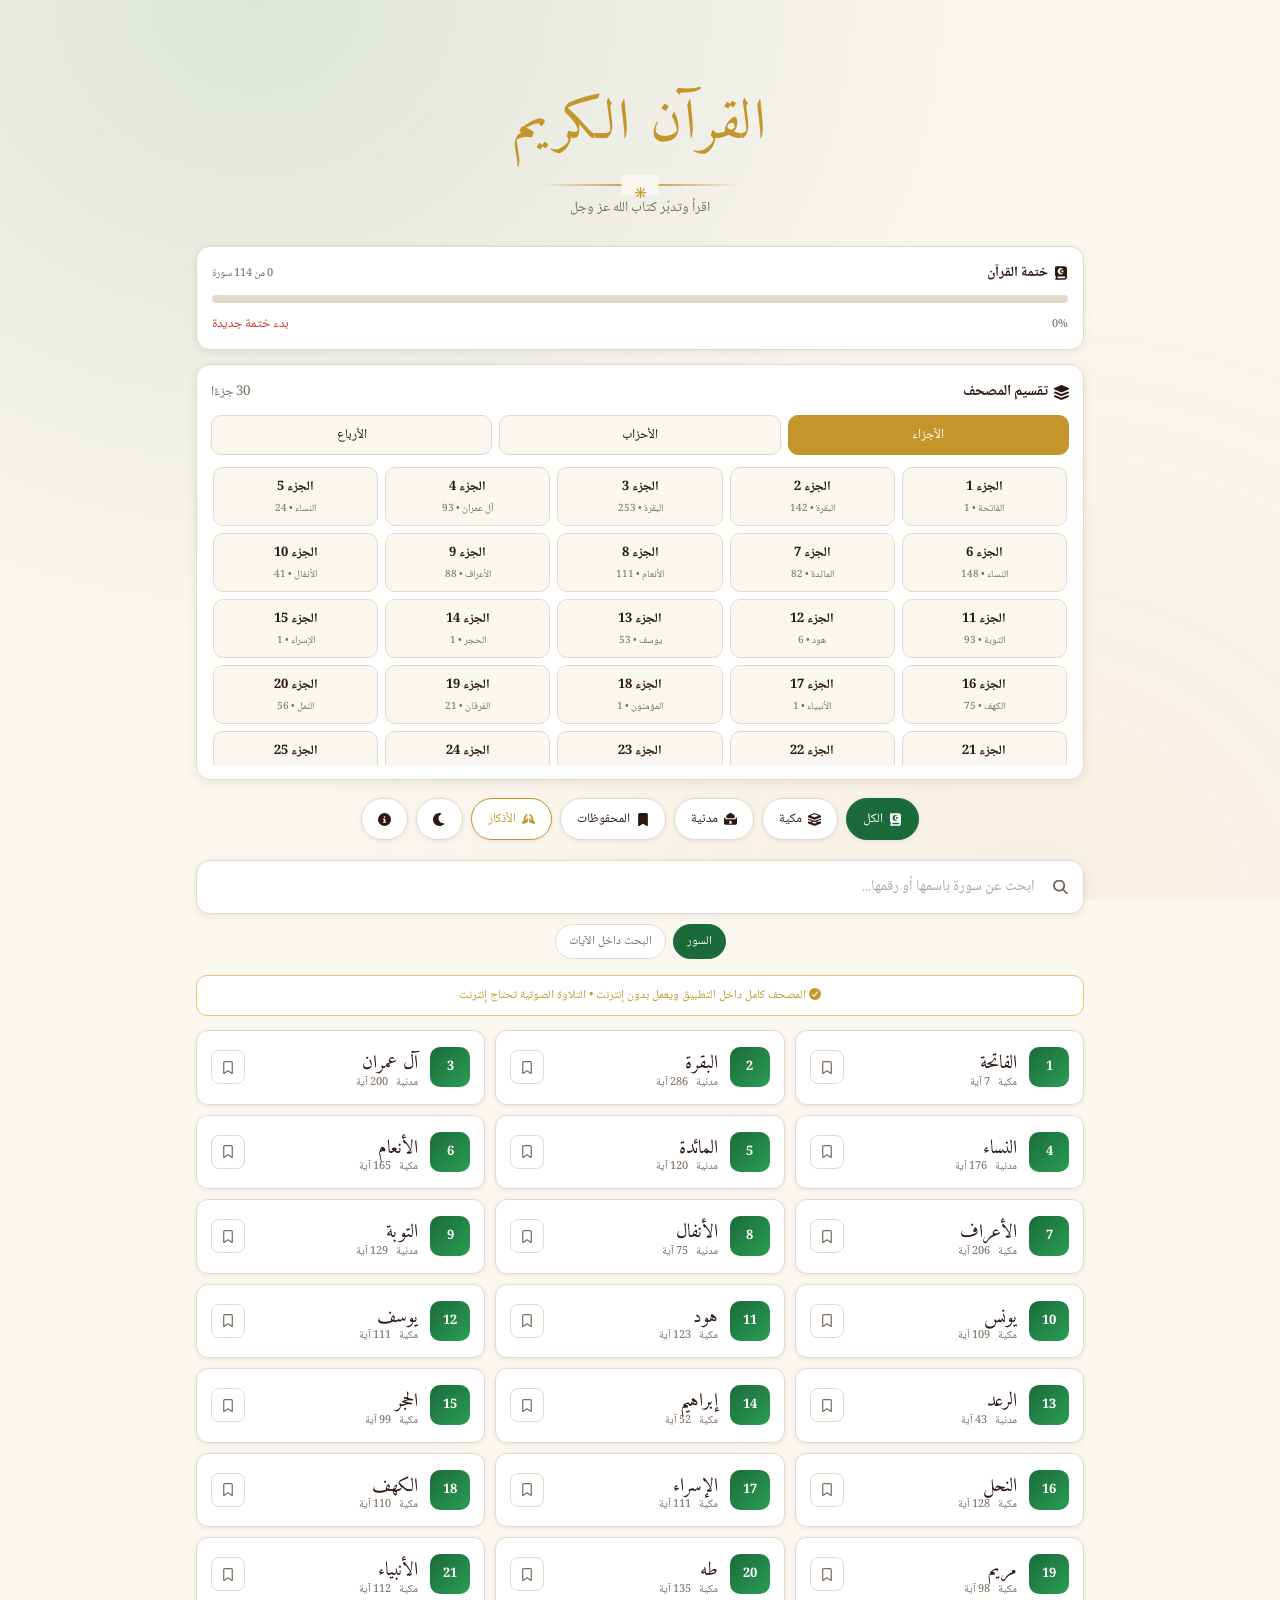
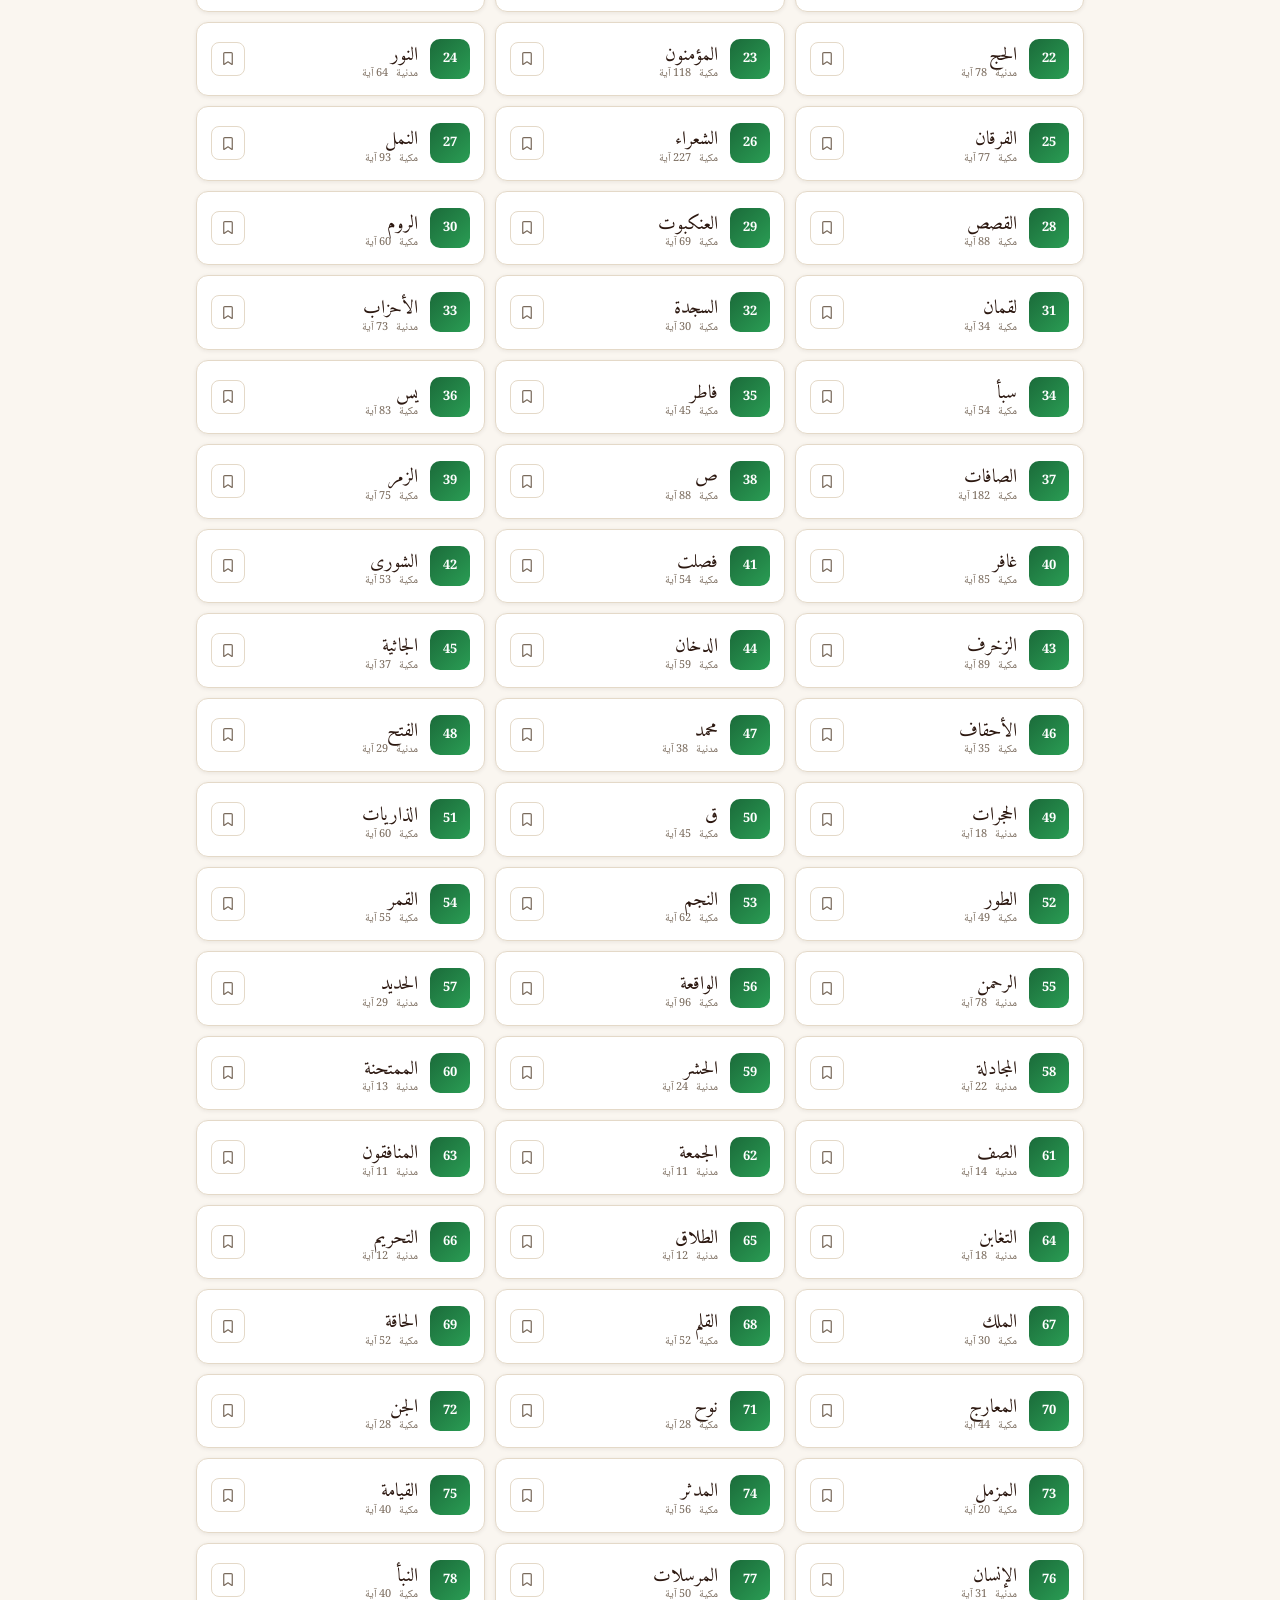
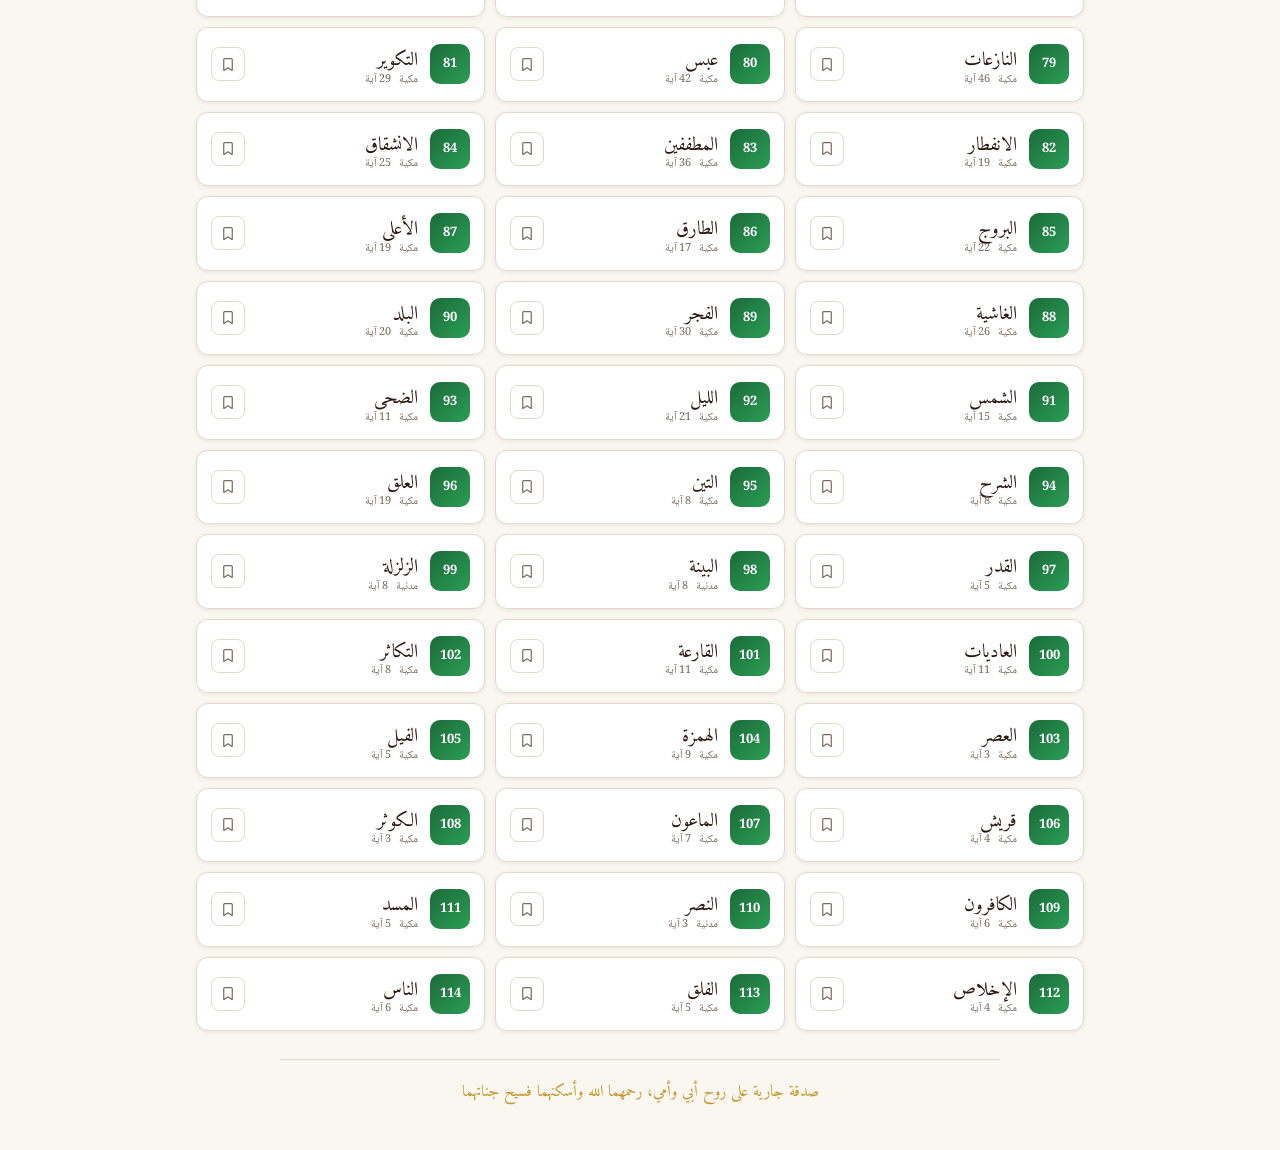
==== index.html @ 913ca3cd "تطبيق القرآن الكريم - ختمة: الإصدار الأول (v20) المصحف كامل داخل التطبيق، إصلاح الأجزاء، الأحزاب وال" ====
<!DOCTYPE html>
<html lang="ar" dir="rtl">
<head>
    <meta charset="UTF-8">
    <meta name="viewport" content="width=device-width, initial-scale=1.0, viewport-fit=cover">
    <meta name="theme-color" content="#1B6B3A">
    <meta name="description" content="مصحف كامل يعمل بدون إنترنت، مع التلاوة والختمة والأجزاء والأذكار. مجاني وبدون إعلانات.">
    <meta name="apple-mobile-web-app-capable" content="yes">
    <title>القرآن الكريم</title>
    <link rel="manifest" href="manifest.webmanifest">
    <link rel="icon" type="image/png" sizes="192x192" href="icons/icon-192.png">
    <link rel="apple-touch-icon" href="icons/icon-192.png">
    <link rel="stylesheet" href="icons.css">
    <style>
        @font-face{font-family:'Amiri Quran';src:url('fonts/AmiriQuran-Regular.ttf') format('truetype');font-display:swap}
        @font-face{font-family:'Noto Naskh Arabic';src:url('fonts/NotoNaskhArabic.ttf') format('truetype');font-weight:400 700;font-display:swap}
        :root{
            --bg:#FAF6F0;--bg2:#F0E8DA;--fg:#2C1810;--fg2:#7A6B5D;
            --ac:#1B6B3A;--ac2:#2A9D54;--acg:rgba(27,107,58,.12);
            --gd:#C4952A;--gd2:#E8C56D;--cd:#FFFFFF;--cd2:#FFFDF8;
            --bd:#E4D9C8;--sh:rgba(44,24,16,.08);--sh2:rgba(44,24,16,.15);
            --vhl:rgba(196,149,42,.12);--tbg:#2C1810;--tfg:#FAF6F0;
            --orn:#C4952A;--ok:#27AE60;--err:#C0392B;--fs:24px;--lh:2.4;
        }
        [data-theme="dark"]{
            --bg:#0D1A12;--bg2:#081210;--fg:#E8E0D4;--fg2:#9A8B7D;
            --ac:#3DBB6A;--ac2:#5ED88A;--acg:rgba(61,187,106,.12);
            --gd:#E8C56D;--gd2:#F0D98A;--cd:#142820;--cd2:#1A3328;
            --bd:#2A4035;--sh:rgba(0,0,0,.25);--sh2:rgba(0,0,0,.4);
            --vhl:rgba(232,197,109,.08);--tbg:#E8E0D4;--tfg:#0D1A12;
            --orn:#E8C56D;--ok:#2ECC71;--err:#E74C3C;
        }
        *{margin:0;padding:0;box-sizing:border-box}
        body{font-family:'Noto Naskh Arabic',serif;background:var(--bg);color:var(--fg);
             min-height:100vh;transition:background .4s,color .4s;overflow-x:hidden;-webkit-tap-highlight-color:transparent}
        body::before{content:'';position:fixed;inset:0;
            background:radial-gradient(ellipse at 20% 0%,var(--acg) 0%,transparent 50%),
            radial-gradient(ellipse at 80% 100%,rgba(196,149,42,.06) 0%,transparent 50%);pointer-events:none;z-index:0}
        .app{position:relative;z-index:1;max-width:920px;margin:0 auto;padding:0 16px 20px}
        .hidden{display:none!important}

        header{text-align:center;padding:36px 0 16px}
        .orn{width:200px;height:2px;margin:10px auto;background:linear-gradient(90deg,transparent,var(--orn),transparent);position:relative}
        .orn::before{content:'۞';position:absolute;top:50%;left:50%;transform:translate(-50%,-52%);color:var(--orn);font-size:20px;line-height:1;background:var(--bg);padding:0 12px;font-family:'Amiri Quran',serif}
        h1{font-family:'Amiri Quran',serif;font-size:clamp(34px,7vw,56px);font-weight:400;color:var(--gd);letter-spacing:2px}
        .sub{color:var(--fg2);font-size:14px;margin-top:6px}

        .ctrls{display:flex;justify-content:center;gap:8px;margin:18px 0 20px;flex-wrap:wrap}
        .cb{display:inline-flex;align-items:center;gap:6px;padding:9px 16px;border:1.5px solid var(--bd);
            border-radius:50px;background:var(--cd);color:var(--fg);font-family:inherit;font-size:13px;
            cursor:pointer;transition:all .3s;box-shadow:0 1px 4px var(--sh)}
        .cb:hover{border-color:var(--ac);color:var(--ac);box-shadow:0 2px 12px var(--acg)}
        .cb.on{background:var(--ac);color:#fff;border-color:var(--ac)}
        .cb.gd{border-color:var(--gd);color:var(--gd)}
        .cb.gd:hover{background:var(--gd);color:#fff}

        .srch{position:relative;margin-bottom:20px}
        .srch input{width:100%;padding:13px 48px 13px 20px;border:1.5px solid var(--bd);border-radius:14px;
            background:var(--cd);color:var(--fg);font-family:inherit;font-size:15px;outline:none;
            transition:all .3s;box-shadow:0 2px 8px var(--sh)}
        .srch input:focus{border-color:var(--ac);box-shadow:0 2px 20px var(--acg)}
        .srch input::placeholder{color:var(--fg2);opacity:.6}
        .srch>i{position:absolute;right:16px;top:50%;transform:translateY(-50%);color:var(--fg2);font-size:15px}
        .search-tabs{display:flex;gap:7px;margin:-10px 0 16px;justify-content:center;flex-wrap:wrap}
        .search-tab{border:1px solid var(--bd);background:var(--cd);color:var(--fg2);border-radius:20px;padding:6px 13px;font-family:inherit;font-size:12px;cursor:pointer}
        .search-tab.on{background:var(--ac);color:#fff;border-color:var(--ac)}
        .search-results{display:none;margin-bottom:20px}.search-results.show{display:block}
        .search-result{background:var(--cd);border:1px solid var(--bd);border-radius:14px;padding:13px 15px;margin-bottom:9px;cursor:pointer;box-shadow:0 2px 8px var(--sh);transition:.2s}
        .search-result:hover{border-color:var(--ac)}
        .search-result .sr-meta{color:var(--gd);font-size:12px;font-weight:700;margin-bottom:5px}
        .search-result .sr-text{font-family:'Amiri Quran',serif;font-size:19px;line-height:2;color:var(--fg)}
        .search-note{color:var(--fg2);font-size:12px;text-align:center;padding:25px 10px}

        .offline-note{margin:8px 0 14px;padding:9px 12px;border:1px solid var(--gd2);border-radius:11px;background:var(--cd);color:var(--gd);font-size:12px;text-align:center}

        .grid{display:grid;grid-template-columns:repeat(auto-fill,minmax(270px,1fr));gap:10px}
        .sc{display:flex;align-items:center;gap:12px;padding:12px 14px;background:var(--cd);
            border:1px solid var(--bd);border-radius:12px;cursor:pointer;transition:all .3s;
            box-shadow:0 1px 4px var(--sh);position:relative;overflow:hidden;animation:fi .3s ease-out backwards}
        .sc:hover{transform:translateY(-2px);box-shadow:0 6px 24px var(--sh2);border-color:var(--ac)}
        .sn{width:40px;height:40px;border-radius:10px;background:linear-gradient(135deg,var(--ac),var(--ac2));
            display:flex;align-items:center;justify-content:center;color:#fff;font-size:13px;font-weight:700;flex-shrink:0}
        .si{flex:1;min-width:0}
        .snn{font-family:'Amiri Quran',serif;font-size:19px;color:var(--fg);line-height:1.5}
        .sm{font-size:11px;color:var(--fg2);margin-top:1px;display:flex;align-items:center;gap:8px}
        .sm .ck{color:var(--ok)}
        .sa{display:flex;gap:4px;flex-shrink:0}
        .sa button{width:34px;height:34px;border-radius:8px;border:1px solid var(--bd);background:transparent;
            color:var(--fg2);font-size:13px;cursor:pointer;display:flex;align-items:center;justify-content:center;transition:all .2s}
        .sa button:hover{background:var(--ac);color:#fff;border-color:var(--ac)}
        .sa button.bk{color:var(--gd);border-color:var(--gd)}

        #reader{display:none}
        .rh{display:flex;align-items:center;gap:10px;padding:14px 0;margin-bottom:6px;border-bottom:1px solid var(--bd)}
        .rb{width:40px;height:40px;border-radius:10px;border:1.5px solid var(--bd);background:var(--cd);
            color:var(--fg);font-size:15px;cursor:pointer;display:flex;align-items:center;justify-content:center;transition:all .3s;flex-shrink:0}
        .rb:hover{background:var(--ac);color:#fff;border-color:var(--ac)}
        .rt{flex:1;text-align:center;min-width:0}
        .rt h2{font-family:'Amiri Quran',serif;font-size:24px;color:var(--gd);font-weight:400}
        .rt p{font-size:12px;color:var(--fg2)}
        .ra{display:flex;gap:6px}

        .bism{text-align:center;font-family:'Amiri Quran',serif;font-size:30px;color:var(--gd);padding:28px 0 18px}
        .bism::after{content:'';display:block;width:120px;height:1.5px;
            background:linear-gradient(90deg,transparent,var(--gd),transparent);margin:12px auto 0}

        .vs{padding:8px 0 30px;line-height:var(--lh);font-size:var(--fs);font-family:'Amiri Quran',serif;text-align:justify}
        .vv{cursor:pointer;transition:background .2s;border-radius:4px;padding:1px 2px}
        .vv:hover{background:var(--vhl)}
        .vv.reading{background:var(--vhl);border-radius:8px;padding:2px 5px;box-shadow:inset 0 0 0 1px var(--gd2)}
        .vv.now{background:var(--acg);border-radius:8px;box-shadow:inset 0 0 0 1px var(--ac)}
        .vn{display:inline-flex;align-items:center;justify-content:center;width:30px;height:30px;
            font-size:10px;font-family:'Noto Naskh Arabic',sans-serif;color:var(--gd);
            position:relative;vertical-align:middle;margin:0 3px}
        .vn svg{position:absolute;inset:0;width:100%;height:100%}
        .vn span{position:relative;z-index:1;font-weight:600}

        .ap{display:none;margin:16px 0;padding:14px;background:var(--cd);border:1px solid var(--bd);border-radius:12px;box-shadow:0 2px 12px var(--sh)}
        .ap.show{display:block}
        .ap audio{width:100%;height:38px;border-radius:8px}
        .apl{font-size:12px;color:var(--fg2);margin-bottom:8px;display:flex;align-items:center;gap:6px}
        .apl i{color:var(--gd)}
        .ap select{flex:1;min-width:190px;padding:8px;border-radius:10px;border:1px solid var(--bd);background:var(--bg);color:var(--fg);font-family:inherit}

        .em{text-align:center;padding:50px 20px;color:var(--fg2)}
        .em i{font-size:44px;margin-bottom:14px;display:block;margin-inline:auto;opacity:.3}

        .bot{position:fixed;bottom:0;left:0;right:0;background:var(--cd);border-top:1px solid var(--bd);
            padding:10px 16px calc(10px + env(safe-area-inset-bottom));display:none;justify-content:center;align-items:center;gap:14px;z-index:100;
            box-shadow:0 -4px 20px var(--sh2);flex-wrap:wrap}
        .bot.show{display:flex}
        body.reading .app{padding-bottom:90px}
        .fc{display:flex;align-items:center;gap:6px}
        .fc button{width:34px;height:34px;border-radius:8px;border:1px solid var(--bd);background:var(--bg);
            color:var(--fg);font-size:14px;cursor:pointer;display:flex;align-items:center;justify-content:center}
        .fc span{font-size:12px;color:var(--fg2);min-width:28px;text-align:center}
        .nb{padding:8px 14px;border-radius:8px;border:1px solid var(--bd);background:var(--bg);
            color:var(--fg);font-family:inherit;font-size:12px;cursor:pointer;display:flex;align-items:center;gap:5px}

        .tst{position:fixed;bottom:90px;left:50%;transform:translateX(-50%) translateY(20px);
            background:var(--tbg);color:var(--tfg);padding:11px 22px;border-radius:12px;
            font-family:inherit;font-size:13px;z-index:200;opacity:0;pointer-events:none;
            transition:all .4s;box-shadow:0 4px 20px rgba(0,0,0,.3);max-width:90vw;text-align:center}
        .tst.show{opacity:1;transform:translateX(-50%) translateY(0)}

        @keyframes spin{to{transform:rotate(360deg)}}
        @keyframes fi{from{opacity:0;transform:translateY(10px)}to{opacity:1;transform:translateY(0)}}
        .ply{background:var(--gd)!important;color:#fff!important;border-color:var(--gd)!important;animation:pg 1.5s infinite!important}
        @keyframes pg{0%,100%{box-shadow:0 0 0 0 rgba(196,149,42,.4)}50%{box-shadow:0 0 0 8px rgba(196,149,42,0)}}

        .continue-box{margin:0 0 14px;padding:13px 15px;border:1px solid var(--bd);background:var(--cd);border-radius:16px;box-shadow:0 6px 20px var(--sh);display:flex;align-items:center;justify-content:space-between;gap:12px}
        .continue-box .ct{display:flex;align-items:center;gap:10px;min-width:0}
        .continue-box .ic{width:38px;height:38px;border-radius:12px;display:grid;place-items:center;background:var(--acg);color:var(--ac);flex:none}
        .continue-box strong{display:block;font-size:15px}.continue-box small{display:block;color:var(--fg2);font-size:12px;margin-top:2px}
        .continue-box button{border:1px solid var(--ac);background:var(--ac);color:#fff;border-radius:11px;padding:8px 12px;font-family:inherit;cursor:pointer;white-space:nowrap;display:flex;align-items:center;gap:6px}

        .khatma-box{margin:10px 0 14px;padding:14px 15px;border:1px solid var(--bd);border-radius:14px;background:var(--cd);box-shadow:0 2px 8px var(--sh)}
        .khead{display:flex;align-items:center;justify-content:space-between;gap:10px}.khead strong{font-size:14px;display:flex;align-items:center;gap:6px}.khead small{color:var(--fg2);font-size:11px}
        .ktrack{height:8px;border-radius:99px;background:var(--bd);overflow:hidden;margin:10px 0}.kfill{height:100%;width:0;background:var(--gd);transition:width .3s}
        .kfoot{display:flex;align-items:center;justify-content:space-between;color:var(--fg2);font-size:11px}.kreset{border:0;background:none;color:var(--err);cursor:pointer;font-family:inherit}

        .juz-box{margin:12px 0 14px;padding:14px;border:1px solid var(--bd);border-radius:14px;background:var(--cd);box-shadow:0 3px 12px var(--sh)}
        .juz-head{display:flex;align-items:center;justify-content:space-between;gap:10px;margin-bottom:10px}.juz-head strong{font-size:15px;display:flex;align-items:center;gap:6px}.juz-head small{color:var(--fg2)}
        .section-tabs{display:flex;gap:7px;margin:0 0 10px}
        .section-tab{flex:1;border:1px solid var(--bd);background:var(--bg);color:var(--fg);border-radius:10px;padding:8px;font-family:inherit;cursor:pointer}
        .section-tab.on{background:var(--gd);color:#fff;border-color:var(--gd)}
        .part-grid{display:grid;grid-template-columns:repeat(5,1fr);gap:7px;max-height:300px;overflow-y:auto;padding:2px}
        .part-btn{border:1px solid var(--bd);background:var(--bg);color:var(--fg);border-radius:10px;padding:8px 3px;font-family:inherit;cursor:pointer;font-size:11px;min-width:0}
        .part-btn:hover{border-color:var(--gd)}
        .part-btn b{display:block;font-size:13px;margin-bottom:2px}
        .part-btn span{display:block;color:var(--fg2);font-size:10px;white-space:nowrap;overflow:hidden;text-overflow:ellipsis}

        .page{display:none;padding:8px 0 40px}.page.show{display:block}
        .page-head{display:flex;align-items:center;gap:10px;padding:14px 0;border-bottom:1px solid var(--bd);margin-bottom:14px}
        .page-head h2{font-family:'Amiri Quran',serif;color:var(--gd);font-size:27px;font-weight:400;flex:1;text-align:center}
        .adhkar-tabs{display:grid;grid-template-columns:repeat(2,1fr);gap:8px;margin-bottom:14px}
        .adhkar-tab{border:1px solid var(--bd);background:var(--cd);color:var(--fg);border-radius:12px;padding:11px 8px;font-family:inherit;cursor:pointer}
        .adhkar-tab.on{background:var(--gd);color:#fff;border-color:var(--gd)}
        .adhkar-card{background:var(--cd);border:1px solid var(--bd);border-radius:16px;padding:18px;margin:10px 0;box-shadow:0 3px 12px var(--sh);transition:opacity .3s}
        .adhkar-card.done{opacity:.55}
        .adhkar-card h3{font-family:'Noto Naskh Arabic',serif;font-size:17px;color:var(--gd);margin-bottom:10px}
        .adhkar-text{font-family:'Noto Naskh Arabic',serif;font-size:21px;line-height:2.15;text-align:right}
        .adhkar-text.quran{font-family:'Amiri Quran',serif;font-size:22px;line-height:2.3}
        .adhkar-text .qsep{color:var(--gd);font-size:.8em;margin:0 4px}
        .adhkar-source{color:var(--fg2);font-size:11px;margin-top:10px}
        .adhkar-actions{display:flex;align-items:center;gap:7px;flex-wrap:wrap;margin-top:12px}
        .adhkar-count{border:1.5px solid var(--gd);background:var(--vhl);color:var(--gd);border-radius:12px;padding:8px 14px;font-family:inherit;font-size:14px;font-weight:700;cursor:pointer;min-width:120px}
        .adhkar-count.zero{border-color:var(--ok);color:var(--ok)}
        .adhkar-action{border:1px solid var(--bd);background:var(--bg);color:var(--fg);border-radius:10px;padding:8px 12px;font-family:inherit;cursor:pointer;display:inline-flex;align-items:center;gap:6px}
        .adhkar-action:hover{background:var(--ac);color:#fff;border-color:var(--ac)}
        .adhkar-action.playing{background:var(--gd);color:#fff;border-color:var(--gd)}
        .adhkar-action[disabled]{opacity:.45;cursor:default;background:var(--bg);color:var(--fg2)}

        .about p{font-size:14px;line-height:2;margin-bottom:10px}
        .about h3{color:var(--gd);font-size:16px;margin:16px 0 6px}
        .about a{color:var(--ac)}

        .dedication{margin:28px auto 16px;padding:12px 18px;text-align:center;color:var(--gd);font-family:'Amiri Quran',serif;font-size:16px;line-height:1.9;border-top:1px solid var(--bd);max-width:720px}

        @media(max-width:600px){
            .grid{grid-template-columns:1fr}.ctrls{gap:5px}.cb{padding:7px 11px;font-size:12px}
            h1{font-size:30px}.bot{gap:8px;padding:8px 10px calc(8px + env(safe-area-inset-bottom))}.nb span{display:none}.snn{font-size:17px}
            .part-grid{grid-template-columns:repeat(4,1fr)}.adhkar-text{font-size:20px}
        }
        @media(prefers-reduced-motion:reduce){*,*::before,*::after{animation-duration:.01ms!important;transition-duration:.01ms!important}}
    </style>
</head>
<body>
<div class="app">
    <div id="home">
        <header>
            <h1>القرآن الكريم</h1>
            <div class="orn"></div>
            <p class="sub">اقرأ وتدبّر كتاب الله عز وجل</p>
        </header>

        <div id="continueBox" class="continue-box hidden"></div>

        <div class="khatma-box">
            <div class="khead"><strong><i class="fas fa-book-quran"></i> ختمة القرآن</strong><small id="kcount">0 من 114 سورة</small></div>
            <div class="ktrack"><div class="kfill" id="kfill"></div></div>
            <div class="kfoot"><span id="kpercent">0%</span><button class="kreset" onclick="resetKhatma()">بدء ختمة جديدة</button></div>
        </div>

        <section class="juz-box" aria-label="الأجزاء والأحزاب">
            <div class="juz-head"><strong><i class="fas fa-layer-group"></i> تقسيم المصحف</strong><small id="partCount">30 جزءًا</small></div>
            <div class="section-tabs">
                <button class="section-tab on" data-part="juz" onclick="setPart('juz')">الأجزاء</button>
                <button class="section-tab" data-part="hizb" onclick="setPart('hizb')">الأحزاب</button>
                <button class="section-tab" data-part="rub" onclick="setPart('rub')">الأرباع</button>
            </div>
            <div class="part-grid" id="partGrid"></div>
        </section>

        <div class="ctrls">
            <button class="cb on" data-f="all" onclick="setF('all')"><i class="fas fa-book-quran"></i> الكل</button>
            <button class="cb" data-f="meccan" onclick="setF('meccan')"><i class="fas fa-kaaba"></i> مكية</button>
            <button class="cb" data-f="medinan" onclick="setF('medinan')"><i class="fas fa-mosque"></i> مدنية</button>
            <button class="cb" data-f="saved" onclick="setF('saved')"><i class="fas fa-bookmark"></i> المحفوظات</button>
            <button class="cb gd" onclick="showPage('adhkarPage')"><i class="fas fa-hands-praying"></i> الأذكار</button>
            <button class="cb" id="thm" onclick="toggleTheme()" aria-label="تبديل المظهر"><i class="fas fa-moon"></i></button>
            <button class="cb" onclick="showPage('aboutPage')" aria-label="عن التطبيق"><i class="fas fa-circle-info"></i></button>
        </div>

        <div class="srch">
            <i class="fas fa-magnifying-glass"></i>
            <input type="search" id="sinp" placeholder="ابحث عن سورة باسمها أو رقمها..." oninput="handleSearch()" aria-label="بحث">
        </div>
        <div class="search-tabs">
            <button class="search-tab on" id="tabSurahs" onclick="setSearchMode('surahs')">السور</button>
            <button class="search-tab" id="tabAyahs" onclick="setSearchMode('ayahs')">البحث داخل الآيات</button>
        </div>
        <div class="search-results" id="searchResults"></div>
        <div class="offline-note"><i class="fas fa-circle-check"></i> المصحف كامل داخل التطبيق ويعمل بدون إنترنت • التلاوة الصوتية تحتاج إنترنت</div>

        <div id="list">
            <div class="grid" id="sgrid"></div>
            <div class="em hidden" id="nores"><i class="fas fa-magnifying-glass"></i><p>لم يتم العثور على نتائج</p></div>
            <div class="em hidden" id="nosave"><i class="fas fa-bookmark"></i><p>لا توجد سور محفوظة</p></div>
        </div>
    </div>

    <div id="reader">
        <div class="rh">
            <button class="rb" onclick="goHome()" aria-label="عودة"><i class="fas fa-arrow-right"></i></button>
            <div class="rt"><h2 id="rname"></h2><p id="rmeta"></p></div>
            <div class="ra">
                <button class="rb" id="bkbtn" onclick="toggleBk()" aria-label="حفظ" title="حفظ السورة"><i class="far fa-bookmark"></i></button>
                <button class="rb" id="donebtn" onclick="toggleDoneSurah()" aria-label="إتمام السورة" title="تحديد السورة كمقروءة"><i class="far fa-circle-check"></i></button>
                <button class="rb" id="plbtn" onclick="togglePlay()" aria-label="تلاوة" title="تشغيل التلاوة"><i class="fas fa-play"></i></button>
            </div>
        </div>
        <div class="ap" id="aplayer">
            <div class="apl"><i class="fas fa-headphones"></i><span id="reciterLabel"></span></div>
            <div style="display:flex;gap:8px;align-items:center;margin:8px 0;flex-wrap:wrap">
                <label for="reciterSel" style="font-size:13px">اختر القارئ:</label>
                <select id="reciterSel" onchange="changeReciter(this.value)"></select>
            </div>
            <audio id="audio" controls preload="none"></audio>
        </div>
        <div class="bism" id="bism">بِسْمِ ٱللَّهِ ٱلرَّحْمَٰنِ ٱلرَّحِيمِ</div>
        <div class="vs" id="vcont"></div>
    </div>

    <section id="adhkarPage" class="page" aria-label="الأذكار">
        <div class="page-head">
            <button class="rb" onclick="goHome()" aria-label="عودة"><i class="fas fa-arrow-right"></i></button>
            <h2>الأذكار</h2>
            <div style="width:40px"></div>
        </div>
        <div class="offline-note"><i class="fas fa-circle-check"></i> نصوص الأذكار تعمل بدون إنترنت • اضغط زر العدّاد بعد كل مرة تقرأ فيها الذكر</div>
        <div class="adhkar-tabs" id="adhkarTabs"></div>
        <div id="adhkarList"></div>
        <audio id="adhkarAudio" preload="none"></audio>
    </section>

    <section id="aboutPage" class="page about" aria-label="عن التطبيق">
        <div class="page-head">
            <button class="rb" onclick="goHome()" aria-label="عودة"><i class="fas fa-arrow-right"></i></button>
            <h2>عن التطبيق</h2>
            <div style="width:40px"></div>
        </div>
        <p>تطبيق مجاني بالكامل وبدون إعلانات، صدقة جارية. لا يطلب تسجيل دخول ولا يجمع أي بيانات شخصية؛ كل ما تحفظه (الختمة، المحفوظات، موضع القراءة) يبقى على جهازك فقط.</p>
        <h3>المصادر</h3>
        <p>نص القرآن الكريم (الرسم العثماني): <a href="https://tanzil.net" target="_blank" rel="noopener">مشروع تنزيل Tanzil.net</a> — منشور برخصة المشاع الإبداعي (نسب المصنف 3.0)، ويُنقل حرفيًا دون أي تعديل.</p>
        <p>التلاوات الصوتية: <a href="https://alquran.cloud" target="_blank" rel="noopener">Al Quran Cloud / Islamic Network</a> وتُشغَّل عبر الإنترنت.</p>
        <p>الخطوط: Amiri Quran و Noto Naskh Arabic (رخصة SIL المفتوحة). الأيقونات: Font Awesome Free.</p>
        <p>الأذكار من كتاب حصن المسلم.</p>
        <h3>الخصوصية</h3>
        <p><a href="privacy.html">سياسة الخصوصية</a></p>
        <p style="color:var(--fg2);font-size:12px">الإصدار <span id="appVersion"></span></p>
    </section>

    <div class="dedication">صدقة جارية على روح أبي وأمي، رحمهما الله وأسكنهما فسيح جناتهما</div>
</div>

<div class="bot" id="bbar">
    <button class="nb" onclick="navS(-1)"><i class="fas fa-arrow-right"></i><span>السابقة</span></button>
    <div class="fc">
        <button onclick="chFont(-2)" aria-label="تصغير"><i class="fas fa-minus"></i></button>
        <span id="flbl">24</span>
        <button onclick="chFont(2)" aria-label="تكبير"><i class="fas fa-plus"></i></button>
    </div>
    <button class="nb" onclick="navS(1)"><span>التالية</span><i class="fas fa-arrow-left"></i></button>
</div>

<div class="tst" id="toast" role="status"></div>

<script src="quran-text.js"></script>
<script src="adhkar.js"></script>
<script src="app.js"></script>
</body>
</html>
---- icons.css ----
/* Icons: Font Awesome Free (CC BY 4.0) https://fontawesome.com/license/free */
.fas,.far{display:inline-block;width:1em;height:1em;vertical-align:-.125em;background-color:currentColor;-webkit-mask:var(--i) center/contain no-repeat;mask:var(--i) center/contain no-repeat;flex:none}
.fa-spin{animation:spin .9s linear infinite}
.fas.fa-arrow-left{--i:url("data:image/svg+xml,%3Csvg xmlns=%22http://www.w3.org/2000/svg%22 viewBox=%220 0 512 512%22%3E%3Cpath fill=%22currentColor%22 d=%22M9.4 233.4c-12.5 12.5-12.5 32.8 0 45.3l160 160c12.5 12.5 32.8 12.5 45.3 0s12.5-32.8 0-45.3L109.3 288 480 288c17.7 0 32-14.3 32-32s-14.3-32-32-32l-370.7 0 105.4-105.4c12.5-12.5 12.5-32.8 0-45.3s-32.8-12.5-45.3 0l-160 160z%22/%3E%3C/svg%3E")}
.fas.fa-arrow-right{--i:url("data:image/svg+xml,%3Csvg xmlns=%22http://www.w3.org/2000/svg%22 viewBox=%220 0 512 512%22%3E%3Cpath fill=%22currentColor%22 d=%22M502.6 278.6c12.5-12.5 12.5-32.8 0-45.3l-160-160c-12.5-12.5-32.8-12.5-45.3 0s-12.5 32.8 0 45.3L402.7 224 32 224c-17.7 0-32 14.3-32 32s14.3 32 32 32l370.7 0-105.4 105.4c-12.5 12.5-12.5 32.8 0 45.3s32.8 12.5 45.3 0l160-160z%22/%3E%3C/svg%3E")}
.fas.fa-book-open{--i:url("data:image/svg+xml,%3Csvg xmlns=%22http://www.w3.org/2000/svg%22 viewBox=%220 0 512 512%22%3E%3Cpath fill=%22currentColor%22 d=%22M256 141.3l0 309.3 .5-.2C311.1 427.7 369.7 416 428.8 416l19.2 0 0-320-19.2 0c-42.2 0-84.1 8.4-123.1 24.6-16.8 7-33.4 13.9-49.7 20.7zM230.9 61.5L256 72 281.1 61.5C327.9 42 378.1 32 428.8 32L464 32c26.5 0 48 21.5 48 48l0 352c0 26.5-21.5 48-48 48l-35.2 0c-50.7 0-100.9 10-147.7 29.5l-12.8 5.3c-7.9 3.3-16.7 3.3-24.6 0l-12.8-5.3C184.1 490 133.9 480 83.2 480L48 480c-26.5 0-48-21.5-48-48L0 80C0 53.5 21.5 32 48 32l35.2 0c50.7 0 100.9 10 147.7 29.5z%22/%3E%3C/svg%3E")}
.fas.fa-book-quran{--i:url("data:image/svg+xml,%3Csvg xmlns=%22http://www.w3.org/2000/svg%22 viewBox=%220 0 448 512%22%3E%3Cpath fill=%22currentColor%22 d=%22M64 512l288 0c53 0 96-43 96-96l0-320c0-53-43-96-96-96L48 0C21.5 0 0 21.5 0 48L0 336c0 20.9 13.4 38.7 32 45.3L32 448c-17.7 0-32 14.3-32 32s14.3 32 32 32l32 0zM352 384c17.7 0 32 14.3 32 32s-14.3 32-32 32l-256 0 0-64 256 0zM273.1 144.4c2.5-6.1 11.2-6.1 13.7 0l10.3 24.8 26.8 2.1c6.6 .5 9.2 8.7 4.2 13L307.8 201.9 314 228c1.5 6.4-5.5 11.5-11.1 8.1l-22.9-14-22.9 14c-5.6 3.4-12.6-1.6-11.1-8.1l6.2-26.1-20.4-17.5c-5-4.3-2.3-12.5 4.2-13l26.8-2.1 10.3-24.8zM100 192c0-68.5 55.5-124 124-124 23.8 0 46.1 6.7 65 18.4 4.8 2.9 6.9 8.8 5 14.1s-7.1 8.6-12.7 8c-3.1-.3-6.2-.5-9.4-.5-46.4 0-84 37.6-84 84s37.6 84 84 84c3.2 0 6.3-.2 9.4-.5 5.6-.6 10.8 2.7 12.7 8s-.3 11.2-5 14.1c-18.9 11.7-41.2 18.4-65 18.4-68.5 0-124-55.5-124-124z%22/%3E%3C/svg%3E")}
.fas.fa-bookmark{--i:url("data:image/svg+xml,%3Csvg xmlns=%22http://www.w3.org/2000/svg%22 viewBox=%220 0 384 512%22%3E%3Cpath fill=%22currentColor%22 d=%22M64 0C28.7 0 0 28.7 0 64L0 480c0 11.5 6.2 22.2 16.2 27.8s22.3 5.5 32.2-.4L192 421.3 335.5 507.4c9.9 5.9 22.2 6.1 32.2 .4S384 491.5 384 480l0-416c0-35.3-28.7-64-64-64L64 0z%22/%3E%3C/svg%3E")}
.fas.fa-circle-check{--i:url("data:image/svg+xml,%3Csvg xmlns=%22http://www.w3.org/2000/svg%22 viewBox=%220 0 512 512%22%3E%3Cpath fill=%22currentColor%22 d=%22M256 512a256 256 0 1 1 0-512 256 256 0 1 1 0 512zM374 145.7c-10.7-7.8-25.7-5.4-33.5 5.3L221.1 315.2 169 263.1c-9.4-9.4-24.6-9.4-33.9 0s-9.4 24.6 0 33.9l72 72c5 5 11.8 7.5 18.8 7s13.4-4.1 17.5-9.8L379.3 179.2c7.8-10.7 5.4-25.7-5.3-33.5z%22/%3E%3C/svg%3E")}
.fas.fa-hands-praying{--i:url("data:image/svg+xml,%3Csvg xmlns=%22http://www.w3.org/2000/svg%22 viewBox=%220 0 640 512%22%3E%3Cpath fill=%22currentColor%22 d=%22M224 296c0 13.3-10.7 24-24 24s-24-10.7-24-24l0-112.6 88.2-119.7c13.1-17.8 9.3-42.8-8.5-55.9s-42.8-9.3-55.9 8.5L106.5 142.9C89.3 166.2 80 194.5 80 223.6l0 110.7-58.1 19.4C8.8 358 0 370.2 0 384l0 96c0 10 4.7 19.5 12.7 25.5s18.4 8 28.1 5.2l154.4-44.1c55-15.7 92.8-65.9 92.8-123.1L288 224c0-17.7-14.3-32-32-32s-32 14.3-32 32l0 72zm192 0l0-72c0-17.7-14.3-32-32-32s-32 14.3-32 32l0 119.6c0 57.2 37.9 107.4 92.8 123.1l154.4 44.1c9.7 2.8 20 .8 28.1-5.2S640 490 640 480l0-96c0-13.8-8.8-26-21.9-30.4l-58.1-19.4 0-110.7c0-29-9.3-57.3-26.5-80.7L440.2 16.3C427.1-1.5 402.1-5.3 384.3 7.8s-21.6 38.1-8.5 55.9L464 183.4 464 296c0 13.3-10.7 24-24 24s-24-10.7-24-24z%22/%3E%3C/svg%3E")}
.fas.fa-headphones{--i:url("data:image/svg+xml,%3Csvg xmlns=%22http://www.w3.org/2000/svg%22 viewBox=%220 0 448 512%22%3E%3Cpath fill=%22currentColor%22 d=%22M64 224c0-88.4 71.6-160 160-160s160 71.6 160 160l0 37.5c-10-3.5-20.8-5.5-32-5.5l-16 0c-26.5 0-48 21.5-48 48l0 128c0 26.5 21.5 48 48 48l16 0c53 0 96-43 96-96l0-160C448 100.3 347.7 0 224 0S0 100.3 0 224L0 384c0 53 43 96 96 96l16 0c26.5 0 48-21.5 48-48l0-128c0-26.5-21.5-48-48-48l-16 0c-11.2 0-22 1.9-32 5.5L64 224z%22/%3E%3C/svg%3E")}
.fas.fa-kaaba{--i:url("data:image/svg+xml,%3Csvg xmlns=%22http://www.w3.org/2000/svg%22 viewBox=%220 0 512 512%22%3E%3Cpath fill=%22currentColor%22 d=%22M256 51.3L92.8 112.4 247.5 171.1c5.5 2.1 11.5 2.1 17 0L419.2 112.4 256 51.3zM0 129.3c0-20 12.4-37.9 31.1-44.9l208-78c10.9-4.1 22.8-4.1 33.7 0l208 78c18.7 7 31.1 24.9 31.1 44.9l0 36-253.2 96c-1.8 .7-3.8 .7-5.7 0l-253.2-96 0-36zm0 140l0-52.7 236.1 89.6c12.8 4.9 26.9 4.9 39.7 0l236.1-89.6 0 52.7-128 48.6 0 51.3 128-48.6 0 62.2c0 20-12.4 37.9-31.1 44.9l-208 78c-10.9 4.1-22.8 4.1-33.7 0l-208-78C12.4 420.7 0 402.7 0 382.7l0-62.2 128 48.6 0-51.3-128-48.6zM236.1 410.1c12.8 4.9 26.9 4.9 39.7 0l60.1-22.8 0-51.3-77.2 29.3c-1.8 .7-3.8 .7-5.7 0l-77.2-29.3 0 51.3 60.1 22.8z%22/%3E%3C/svg%3E")}
.fas.fa-layer-group{--i:url("data:image/svg+xml,%3Csvg xmlns=%22http://www.w3.org/2000/svg%22 viewBox=%220 0 512 512%22%3E%3Cpath fill=%22currentColor%22 d=%22M232.5 5.2c14.9-6.9 32.1-6.9 47 0l218.6 101c8.5 3.9 13.9 12.4 13.9 21.8s-5.4 17.9-13.9 21.8l-218.6 101c-14.9 6.9-32.1 6.9-47 0L13.9 149.8C5.4 145.8 0 137.3 0 128s5.4-17.9 13.9-21.8L232.5 5.2zM48.1 218.4l164.3 75.9c27.7 12.8 59.6 12.8 87.3 0l164.3-75.9 34.1 15.8c8.5 3.9 13.9 12.4 13.9 21.8s-5.4 17.9-13.9 21.8l-218.6 101c-14.9 6.9-32.1 6.9-47 0L13.9 277.8C5.4 273.8 0 265.3 0 256s5.4-17.9 13.9-21.8l34.1-15.8zM13.9 362.2l34.1-15.8 164.3 75.9c27.7 12.8 59.6 12.8 87.3 0l164.3-75.9 34.1 15.8c8.5 3.9 13.9 12.4 13.9 21.8s-5.4 17.9-13.9 21.8l-218.6 101c-14.9 6.9-32.1 6.9-47 0L13.9 405.8C5.4 401.8 0 393.3 0 384s5.4-17.9 13.9-21.8z%22/%3E%3C/svg%3E")}
.fas.fa-minus{--i:url("data:image/svg+xml,%3Csvg xmlns=%22http://www.w3.org/2000/svg%22 viewBox=%220 0 448 512%22%3E%3Cpath fill=%22currentColor%22 d=%22M0 256c0-17.7 14.3-32 32-32l384 0c17.7 0 32 14.3 32 32s-14.3 32-32 32L32 288c-17.7 0-32-14.3-32-32z%22/%3E%3C/svg%3E")}
.fas.fa-plus{--i:url("data:image/svg+xml,%3Csvg xmlns=%22http://www.w3.org/2000/svg%22 viewBox=%220 0 448 512%22%3E%3Cpath fill=%22currentColor%22 d=%22M256 64c0-17.7-14.3-32-32-32s-32 14.3-32 32l0 160-160 0c-17.7 0-32 14.3-32 32s14.3 32 32 32l160 0 0 160c0 17.7 14.3 32 32 32s32-14.3 32-32l0-160 160 0c17.7 0 32-14.3 32-32s-14.3-32-32-32l-160 0 0-160z%22/%3E%3C/svg%3E")}
.fas.fa-moon{--i:url("data:image/svg+xml,%3Csvg xmlns=%22http://www.w3.org/2000/svg%22 viewBox=%220 0 512 512%22%3E%3Cpath fill=%22currentColor%22 d=%22M256 0C114.6 0 0 114.6 0 256S114.6 512 256 512c68.8 0 131.3-27.2 177.3-71.4 7.3-7 9.4-17.9 5.3-27.1s-13.7-14.9-23.8-14.1c-4.9 .4-9.8 .6-14.8 .6-101.6 0-184-82.4-184-184 0-72.1 41.5-134.6 102.1-164.8 9.1-4.5 14.3-14.3 13.1-24.4S322.6 8.5 312.7 6.3C294.4 2.2 275.4 0 256 0z%22/%3E%3C/svg%3E")}
.fas.fa-sun{--i:url("data:image/svg+xml,%3Csvg xmlns=%22http://www.w3.org/2000/svg%22 viewBox=%220 0 576 512%22%3E%3Cpath fill=%22currentColor%22 d=%22M288-32c8.4 0 16.3 4.4 20.6 11.7L364.1 72.3 468.9 46c8.2-2 16.9 .4 22.8 6.3S500 67 498 75.1l-26.3 104.7 92.7 55.5c7.2 4.3 11.7 12.2 11.7 20.6s-4.4 16.3-11.7 20.6L471.7 332.1 498 436.8c2 8.2-.4 16.9-6.3 22.8S477 468 468.9 466l-104.7-26.3-55.5 92.7c-4.3 7.2-12.2 11.7-20.6 11.7s-16.3-4.4-20.6-11.7L211.9 439.7 107.2 466c-8.2 2-16.8-.4-22.8-6.3S76 445 78 436.8l26.2-104.7-92.6-55.5C4.4 272.2 0 264.4 0 256s4.4-16.3 11.7-20.6L104.3 179.9 78 75.1c-2-8.2 .3-16.8 6.3-22.8S99 44 107.2 46l104.7 26.2 55.5-92.6 1.8-2.6c4.5-5.7 11.4-9.1 18.8-9.1zm0 144a144 144 0 1 0 0 288 144 144 0 1 0 0-288zm0 240a96 96 0 1 1 0-192 96 96 0 1 1 0 192z%22/%3E%3C/svg%3E")}
.fas.fa-mosque{--i:url("data:image/svg+xml,%3Csvg xmlns=%22http://www.w3.org/2000/svg%22 viewBox=%220 0 576 512%22%3E%3Cpath fill=%22currentColor%22 d=%22M174.8 224l226.4 0c43.5 0 78.8-35.3 78.8-78.8 0-25.5-12.3-49.4-33.1-64.2L297.3-25.4c-5.6-3.9-13-3.9-18.5 0L129.1 81C108.3 95.8 96 119.7 96 145.2 96 188.7 131.3 224 174.8 224zM512 512c35.3 0 64-28.7 64-64l0-224c0-17.7-14.3-32-32-32s-32 14.3-32 32l0 48-448 0 0-48c0-17.7-14.3-32-32-32S0 206.3 0 224L0 448c0 35.3 28.7 64 64 64l448 0zM240 384c0-26.5 21.5-48 48-48s48 21.5 48 48l0 80-96 0 0-80z%22/%3E%3C/svg%3E")}
.fas.fa-pause{--i:url("data:image/svg+xml,%3Csvg xmlns=%22http://www.w3.org/2000/svg%22 viewBox=%220 0 384 512%22%3E%3Cpath fill=%22currentColor%22 d=%22M48 32C21.5 32 0 53.5 0 80L0 432c0 26.5 21.5 48 48 48l64 0c26.5 0 48-21.5 48-48l0-352c0-26.5-21.5-48-48-48L48 32zm224 0c-26.5 0-48 21.5-48 48l0 352c0 26.5 21.5 48 48 48l64 0c26.5 0 48-21.5 48-48l0-352c0-26.5-21.5-48-48-48l-64 0z%22/%3E%3C/svg%3E")}
.fas.fa-play{--i:url("data:image/svg+xml,%3Csvg xmlns=%22http://www.w3.org/2000/svg%22 viewBox=%220 0 448 512%22%3E%3Cpath fill=%22currentColor%22 d=%22M91.2 36.9c-12.4-6.8-27.4-6.5-39.6 .7S32 57.9 32 72l0 368c0 14.1 7.5 27.2 19.6 34.4s27.2 7.5 39.6 .7l336-184c12.8-7 20.8-20.5 20.8-35.1s-8-28.1-20.8-35.1l-336-184z%22/%3E%3C/svg%3E")}
.fas.fa-stop{--i:url("data:image/svg+xml,%3Csvg xmlns=%22http://www.w3.org/2000/svg%22 viewBox=%220 0 448 512%22%3E%3Cpath fill=%22currentColor%22 d=%22M64 32l320 0c35.3 0 64 28.7 64 64l0 320c0 35.3-28.7 64-64 64L64 480c-35.3 0-64-28.7-64-64L0 96C0 60.7 28.7 32 64 32z%22/%3E%3C/svg%3E")}
.fas.fa-rotate-right{--i:url("data:image/svg+xml,%3Csvg xmlns=%22http://www.w3.org/2000/svg%22 viewBox=%220 0 512 512%22%3E%3Cpath fill=%22currentColor%22 d=%22M488 192l-144 0c-9.7 0-18.5-5.8-22.2-14.8s-1.7-19.3 5.2-26.2l46.7-46.7c-75.3-58.6-184.3-53.3-253.5 15.9-75 75-75 196.5 0 271.5s196.5 75 271.5 0c8.2-8.2 15.5-16.9 21.9-26.1 10.1-14.5 30.1-18 44.6-7.9s18 30.1 7.9 44.6c-8.5 12.2-18.2 23.8-29.1 34.7-100 100-262.1 100-362 0S-25 175 75 75c94.3-94.3 243.7-99.6 344.3-16.2L471 7c6.9-6.9 17.2-8.9 26.2-5.2S512 14.3 512 24l0 144c0 13.3-10.7 24-24 24z%22/%3E%3C/svg%3E")}
.fas.fa-magnifying-glass{--i:url("data:image/svg+xml,%3Csvg xmlns=%22http://www.w3.org/2000/svg%22 viewBox=%220 0 512 512%22%3E%3Cpath fill=%22currentColor%22 d=%22M416 208c0 45.9-14.9 88.3-40 122.7L502.6 457.4c12.5 12.5 12.5 32.8 0 45.3s-32.8 12.5-45.3 0L330.7 376C296.3 401.1 253.9 416 208 416 93.1 416 0 322.9 0 208S93.1 0 208 0 416 93.1 416 208zM208 352a144 144 0 1 0 0-288 144 144 0 1 0 0 288z%22/%3E%3C/svg%3E")}
.fas.fa-spinner{--i:url("data:image/svg+xml,%3Csvg xmlns=%22http://www.w3.org/2000/svg%22 viewBox=%220 0 512 512%22%3E%3Cpath fill=%22currentColor%22 d=%22M208 48a48 48 0 1 1 96 0 48 48 0 1 1 -96 0zm0 416a48 48 0 1 1 96 0 48 48 0 1 1 -96 0zM48 208a48 48 0 1 1 0 96 48 48 0 1 1 0-96zm368 48a48 48 0 1 1 96 0 48 48 0 1 1 -96 0zM75 369.1A48 48 0 1 1 142.9 437 48 48 0 1 1 75 369.1zM75 75A48 48 0 1 1 142.9 142.9 48 48 0 1 1 75 75zM437 369.1A48 48 0 1 1 369.1 437 48 48 0 1 1 437 369.1z%22/%3E%3C/svg%3E")}
.fas.fa-wifi{--i:url("data:image/svg+xml,%3Csvg xmlns=%22http://www.w3.org/2000/svg%22 viewBox=%220 0 576 512%22%3E%3Cpath fill=%22currentColor%22 d=%22M288 96c-90.9 0-173.2 36-233.7 94.6-12.7 12.3-33 12-45.2-.7s-12-33 .7-45.2C81.7 74.9 179.9 32 288 32S494.3 74.9 566.3 144.7c12.7 12.3 13 32.6 .7 45.2s-32.6 13-45.2 .7C461.2 132 378.9 96 288 96zM240 432a48 48 0 1 1 96 0 48 48 0 1 1 -96 0zM168 326.2c-11.7 13.3-31.9 14.5-45.2 2.8s-14.5-31.9-2.8-45.2C161 237.4 221.1 208 288 208s127 29.4 168 75.8c11.7 13.3 10.4 33.5-2.8 45.2s-33.5 10.4-45.2-2.8C378.6 292.9 335.8 272 288 272s-90.6 20.9-120 54.2z%22/%3E%3C/svg%3E")}
.fas.fa-volume-high{--i:url("data:image/svg+xml,%3Csvg xmlns=%22http://www.w3.org/2000/svg%22 viewBox=%220 0 640 512%22%3E%3Cpath fill=%22currentColor%22 d=%22M533.6 32.5c-10.3-8.4-25.4-6.8-33.8 3.5s-6.8 25.4 3.5 33.8C557.5 113.8 592 180.8 592 256s-34.5 142.2-88.7 186.3c-10.3 8.4-11.8 23.5-3.5 33.8s23.5 11.8 33.8 3.5C598.5 426.7 640 346.2 640 256S598.5 85.2 533.6 32.5zM473.1 107c-10.3-8.4-25.4-6.8-33.8 3.5s-6.8 25.4 3.5 33.8C475.3 170.7 496 210.9 496 256s-20.7 85.3-53.2 111.8c-10.3 8.4-11.8 23.5-3.5 33.8s23.5 11.8 33.8 3.5c43.2-35.2 70.9-88.9 70.9-149s-27.7-113.8-70.9-149zm-60.5 74.5c-10.3-8.4-25.4-6.8-33.8 3.5s-6.8 25.4 3.5 33.8C393.1 227.6 400 241 400 256s-6.9 28.4-17.7 37.3c-10.3 8.4-11.8 23.5-3.5 33.8s23.5 11.8 33.8 3.5C434.1 312.9 448 286.1 448 256s-13.9-56.9-35.4-74.5zM80 352l48 0 134.1 119.2c6.4 5.7 14.6 8.8 23.1 8.8 19.2 0 34.8-15.6 34.8-34.8l0-378.4c0-19.2-15.6-34.8-34.8-34.8-8.5 0-16.7 3.1-23.1 8.8L128 160 80 160c-26.5 0-48 21.5-48 48l0 96c0 26.5 21.5 48 48 48z%22/%3E%3C/svg%3E")}
.fas.fa-rotate-left{--i:url("data:image/svg+xml,%3Csvg xmlns=%22http://www.w3.org/2000/svg%22 viewBox=%220 0 512 512%22%3E%3Cpath fill=%22currentColor%22 d=%22M24 192l144 0c9.7 0 18.5-5.8 22.2-14.8s1.7-19.3-5.2-26.2l-46.7-46.7c75.3-58.6 184.3-53.3 253.5 15.9 75 75 75 196.5 0 271.5s-196.5 75-271.5 0c-10.2-10.2-19-21.3-26.4-33-9.5-14.9-29.3-19.3-44.2-9.8s-19.3 29.3-9.8 44.2C49.7 408.7 61.4 423.5 75 437 175 537 337 537 437 437S537 175 437 75C342.8-19.3 193.3-24.7 92.7 58.8L41 7C34.1 .2 23.8-1.9 14.8 1.8S0 14.3 0 24L0 168c0 13.3 10.7 24 24 24z%22/%3E%3C/svg%3E")}
.fas.fa-copy{--i:url("data:image/svg+xml,%3Csvg xmlns=%22http://www.w3.org/2000/svg%22 viewBox=%220 0 448 512%22%3E%3Cpath fill=%22currentColor%22 d=%22M192 0c-35.3 0-64 28.7-64 64l0 256c0 35.3 28.7 64 64 64l192 0c35.3 0 64-28.7 64-64l0-200.6c0-17.4-7.1-34.1-19.7-46.2L370.6 17.8C358.7 6.4 342.8 0 326.3 0L192 0zM64 128c-35.3 0-64 28.7-64 64L0 448c0 35.3 28.7 64 64 64l192 0c35.3 0 64-28.7 64-64l0-16-64 0 0 16-192 0 0-256 16 0 0-64-16 0z%22/%3E%3C/svg%3E")}
.fas.fa-xmark{--i:url("data:image/svg+xml,%3Csvg xmlns=%22http://www.w3.org/2000/svg%22 viewBox=%220 0 384 512%22%3E%3Cpath fill=%22currentColor%22 d=%22M55.1 73.4c-12.5-12.5-32.8-12.5-45.3 0s-12.5 32.8 0 45.3L147.2 256 9.9 393.4c-12.5 12.5-12.5 32.8 0 45.3s32.8 12.5 45.3 0L192.5 301.3 329.9 438.6c12.5 12.5 32.8 12.5 45.3 0s12.5-32.8 0-45.3L237.8 256 375.1 118.6c12.5-12.5 12.5-32.8 0-45.3s-32.8-12.5-45.3 0L192.5 210.7 55.1 73.4z%22/%3E%3C/svg%3E")}
.fas.fa-circle-info{--i:url("data:image/svg+xml,%3Csvg xmlns=%22http://www.w3.org/2000/svg%22 viewBox=%220 0 512 512%22%3E%3Cpath fill=%22currentColor%22 d=%22M256 512a256 256 0 1 0 0-512 256 256 0 1 0 0 512zM224 160a32 32 0 1 1 64 0 32 32 0 1 1 -64 0zm-8 64l48 0c13.3 0 24 10.7 24 24l0 88 8 0c13.3 0 24 10.7 24 24s-10.7 24-24 24l-80 0c-13.3 0-24-10.7-24-24s10.7-24 24-24l24 0 0-64-24 0c-13.3 0-24-10.7-24-24s10.7-24 24-24z%22/%3E%3C/svg%3E")}
.far.fa-bookmark{--i:url("data:image/svg+xml,%3Csvg xmlns=%22http://www.w3.org/2000/svg%22 viewBox=%220 0 384 512%22%3E%3Cpath fill=%22currentColor%22 d=%22M0 64C0 28.7 28.7 0 64 0L320 0c35.3 0 64 28.7 64 64l0 417.1c0 25.6-28.5 40.8-49.8 26.6L192 412.8 49.8 507.7C28.5 521.9 0 506.6 0 481.1L0 64zM64 48c-8.8 0-16 7.2-16 16l0 387.2 117.4-78.2c16.1-10.7 37.1-10.7 53.2 0L336 451.2 336 64c0-8.8-7.2-16-16-16L64 48z%22/%3E%3C/svg%3E")}
.far.fa-circle-check{--i:url("data:image/svg+xml,%3Csvg xmlns=%22http://www.w3.org/2000/svg%22 viewBox=%220 0 512 512%22%3E%3Cpath fill=%22currentColor%22 d=%22M256 512a256 256 0 1 1 0-512 256 256 0 1 1 0 512zm0-464a208 208 0 1 0 0 416 208 208 0 1 0 0-416zm70.7 121.9c7.8-10.7 22.8-13.1 33.5-5.3 10.7 7.8 13.1 22.8 5.3 33.5L243.4 366.1c-4.1 5.7-10.5 9.3-17.5 9.8-7 .5-13.9-2-18.8-6.9l-55.9-55.9c-9.4-9.4-9.4-24.6 0-33.9s24.6-9.4 33.9 0l36 36 105.6-145.2z%22/%3E%3C/svg%3E")}
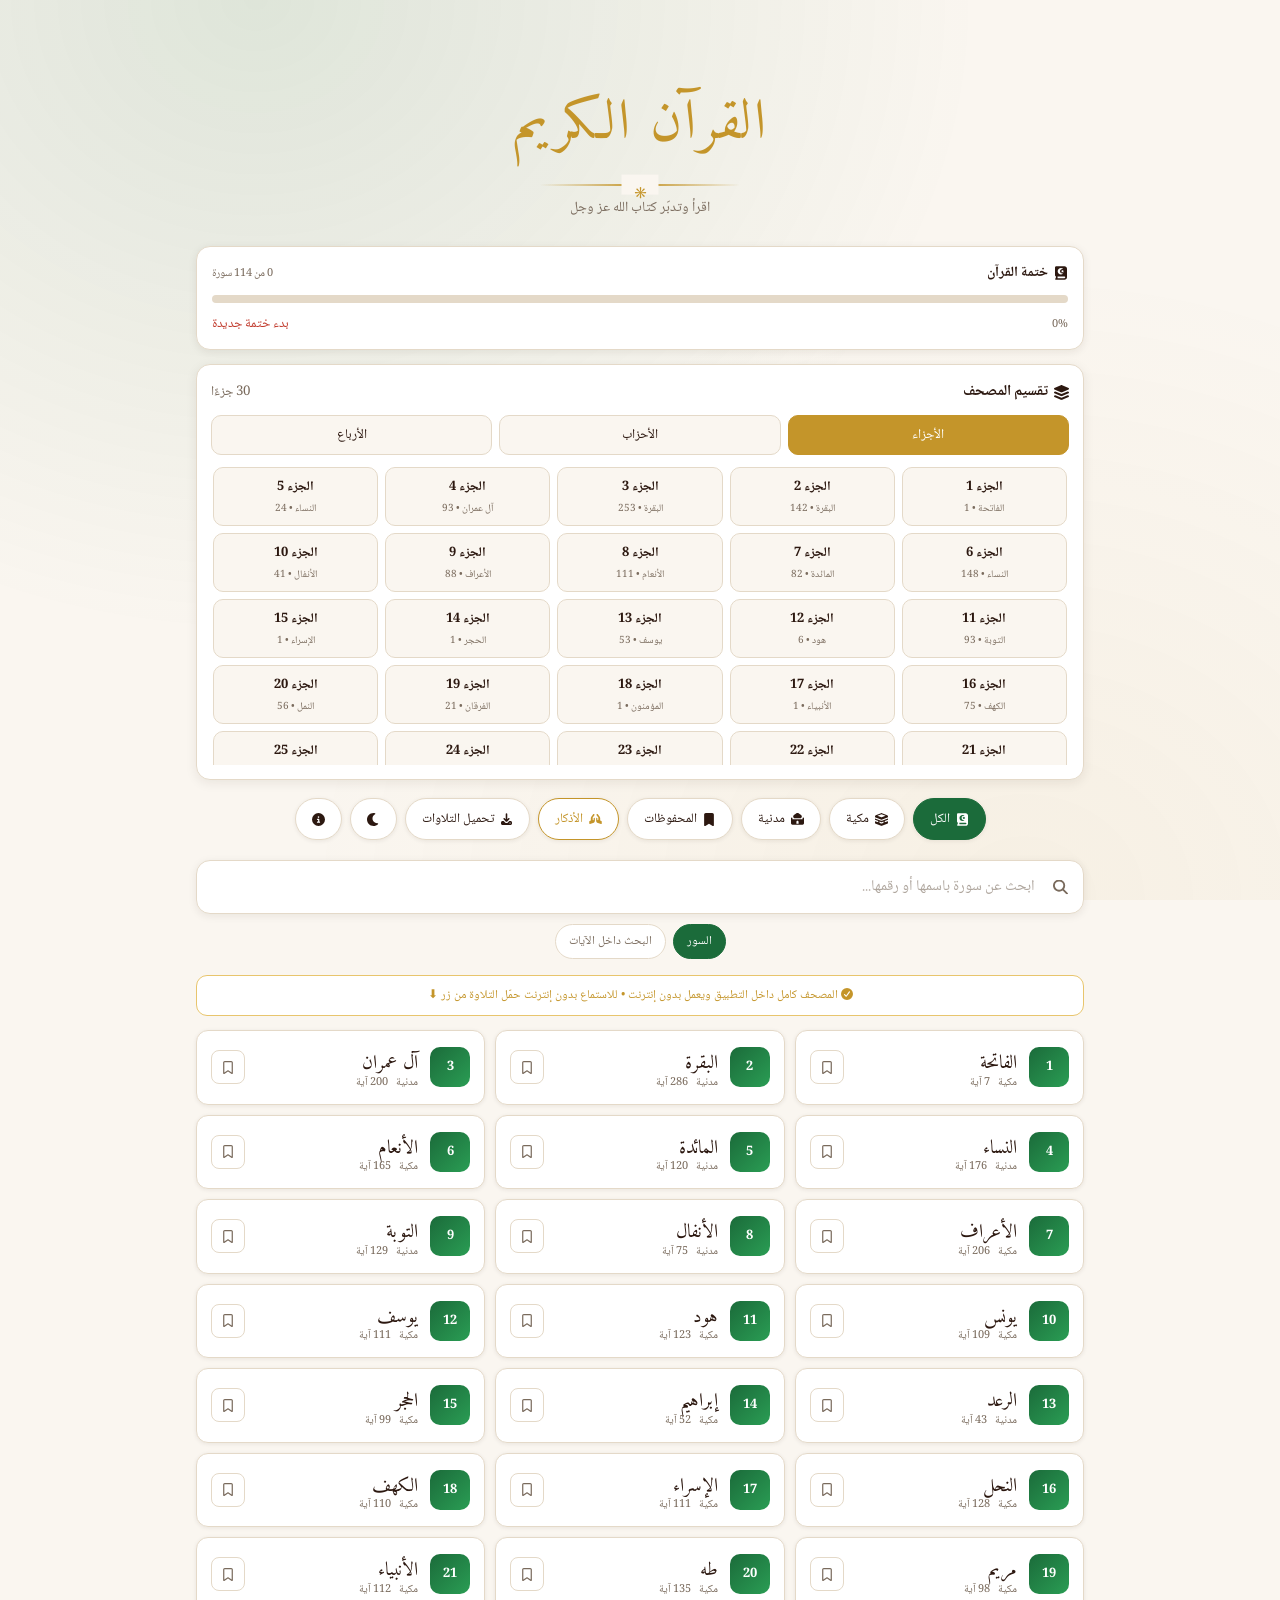
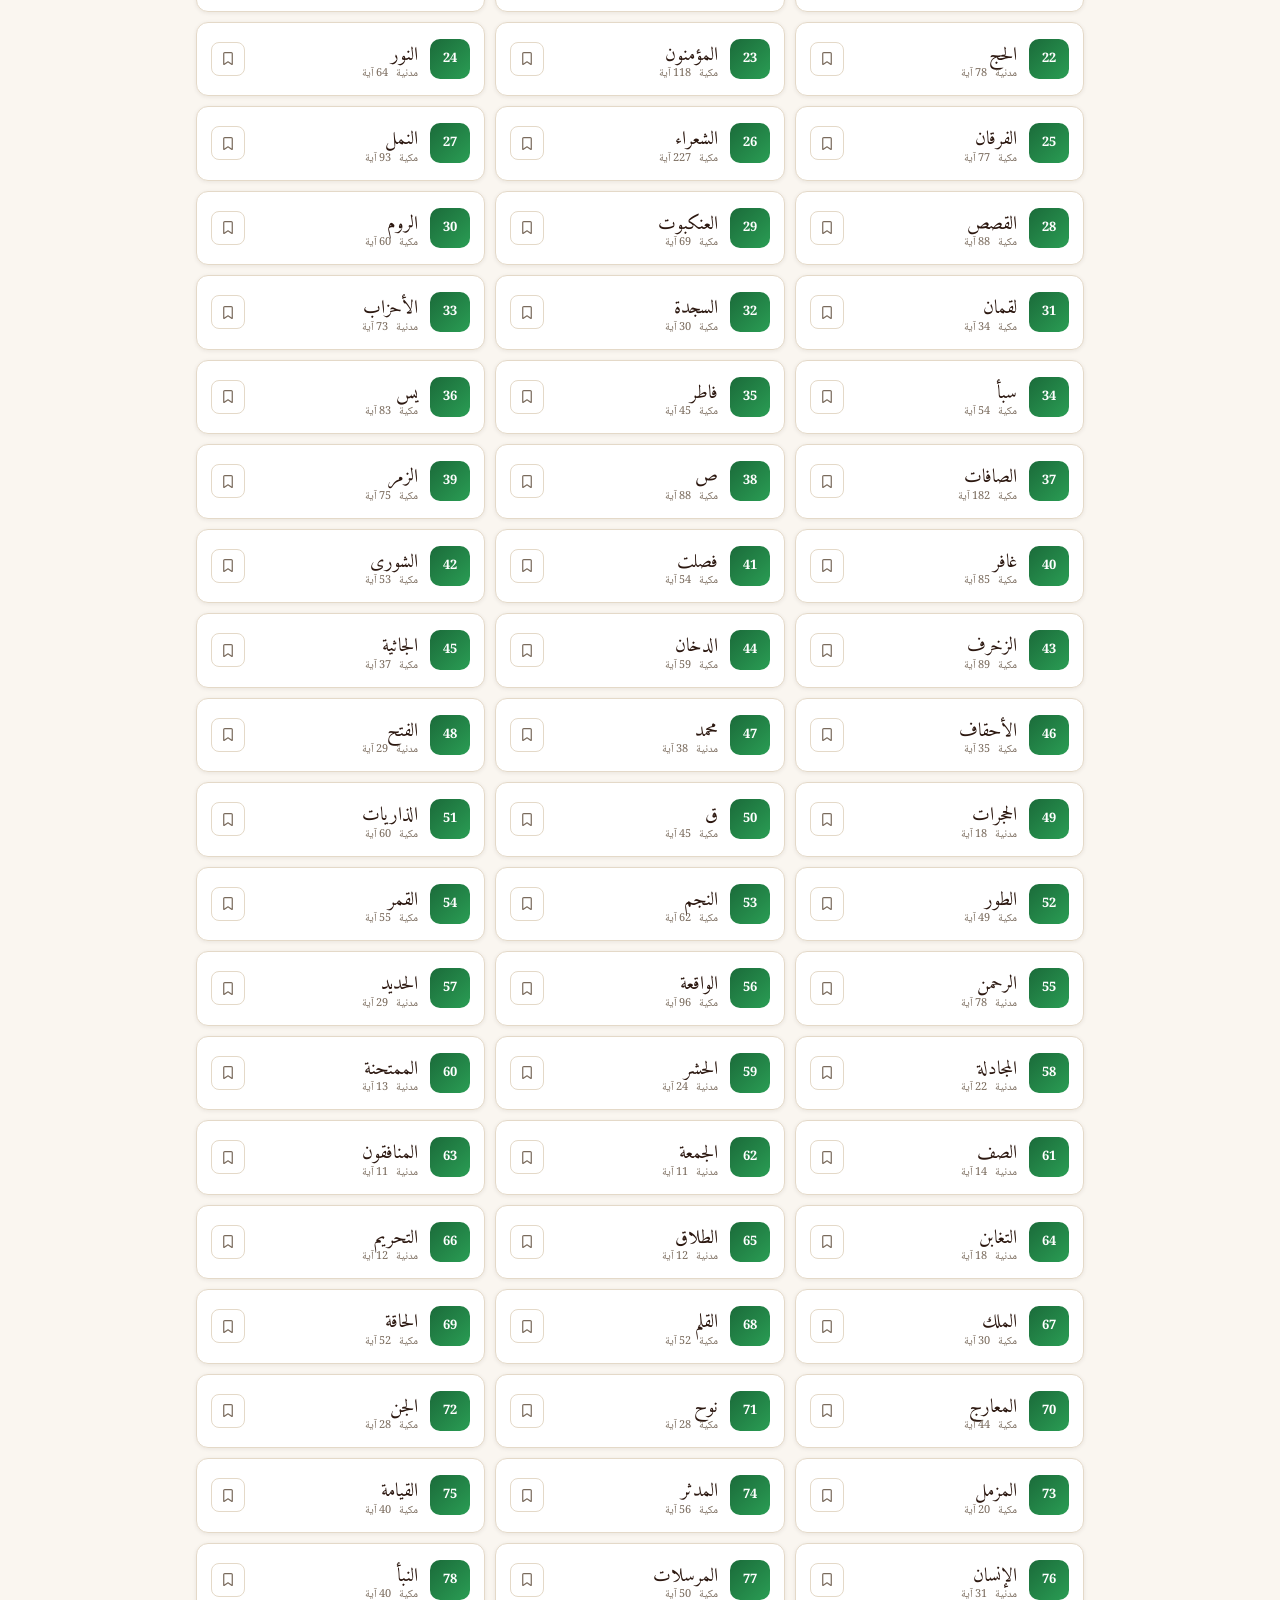
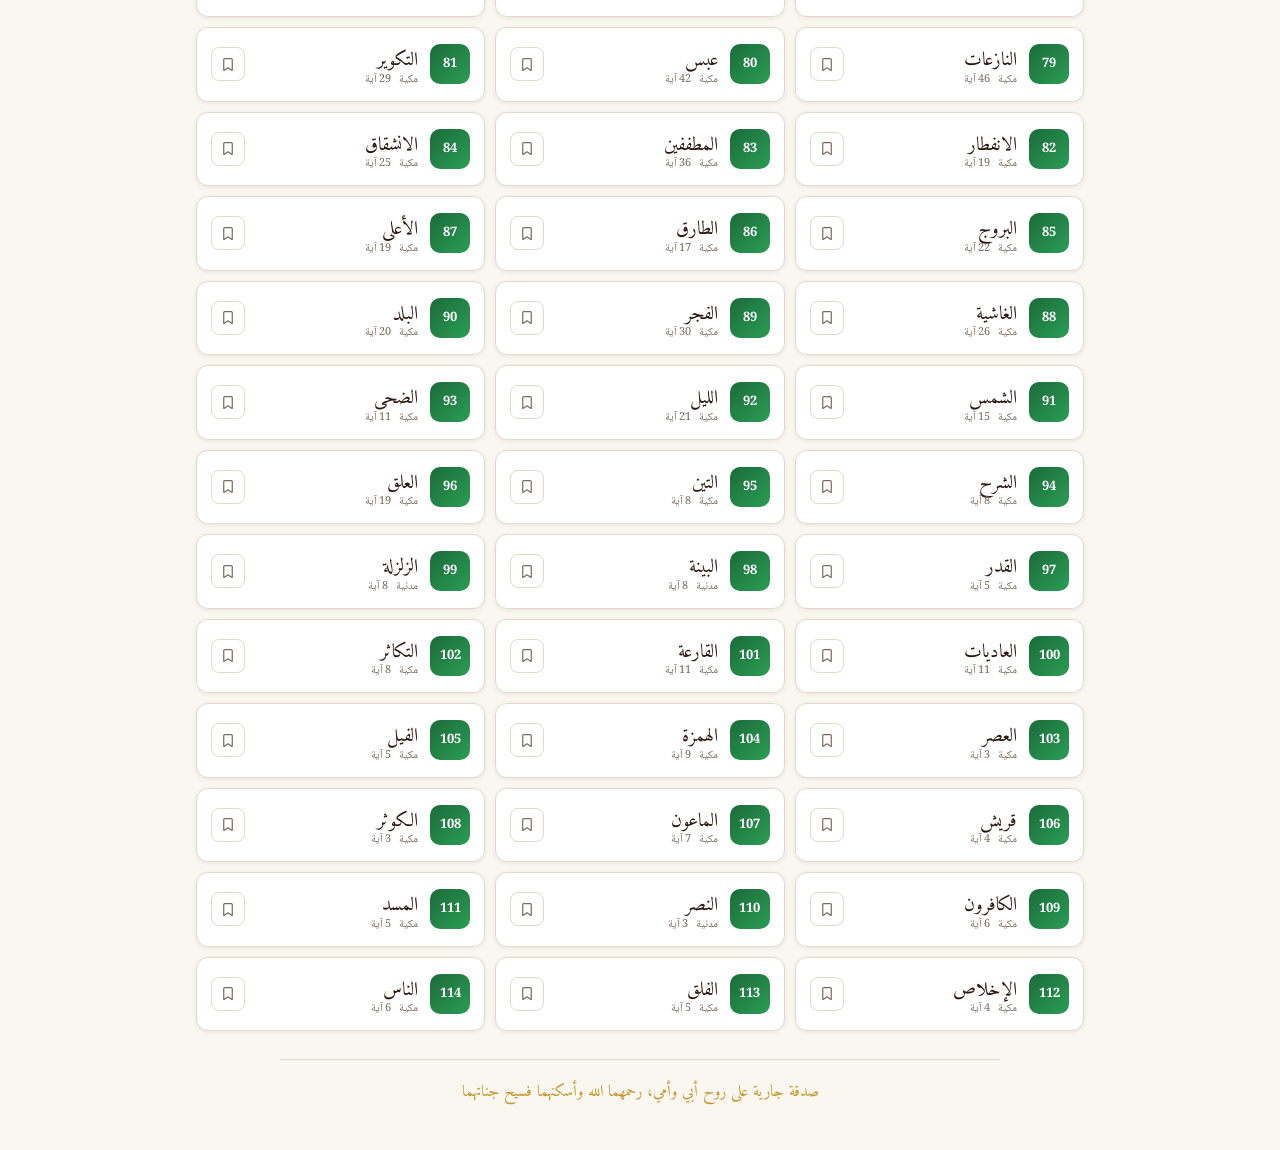
==== commit dc647147: "تحميل التلاوات للاستماع بدون إنترنت (سورة أو القرآن كاملاً) - زر تحميل في صفحة كل سورة، وصفحة «تحميل" ====
--- a/index.html
+++ b/index.html
@@ -94,9 +94,9 @@
         .rh{display:flex;align-items:center;gap:10px;padding:14px 0;margin-bottom:6px;border-bottom:1px solid var(--bd)}
         .rb{width:40px;height:40px;border-radius:10px;border:1.5px solid var(--bd);background:var(--cd);
             color:var(--fg);font-size:15px;cursor:pointer;display:flex;align-items:center;justify-content:center;transition:all .3s;flex-shrink:0}
-        .rb:hover{background:var(--ac);color:#fff;border-color:var(--ac)}
+        @media(hover:hover){.rb:hover{background:var(--ac);color:#fff;border-color:var(--ac)}}
         .rt{flex:1;text-align:center;min-width:0}
-        .rt h2{font-family:'Amiri Quran',serif;font-size:24px;color:var(--gd);font-weight:400}
+        .rt h2{font-family:'Amiri Quran',serif;font-size:24px;color:var(--gd);font-weight:400;white-space:nowrap;overflow:hidden;text-overflow:ellipsis}
         .rt p{font-size:12px;color:var(--fg2)}
         .ra{display:flex;gap:6px}
 
@@ -191,6 +191,26 @@
         .adhkar-action.playing{background:var(--gd);color:#fff;border-color:var(--gd)}
         .adhkar-action[disabled]{opacity:.45;cursor:default;background:var(--bg);color:var(--fg2)}
 
+        .sm .ac{color:var(--gd)}
+        #dlbtn.dl-ok{color:var(--ok);border-color:var(--ok)}
+        .dlpct{font-size:11px;font-weight:700;color:var(--ac)}
+        .dl-card{background:var(--cd);border:1px solid var(--bd);border-radius:16px;padding:16px;margin-bottom:14px;box-shadow:0 3px 12px var(--sh);display:flex;flex-direction:column;gap:12px}
+        .dl-rec{display:flex;align-items:center;gap:8px;flex-wrap:wrap}
+        .dl-rec select{flex:1;min-width:190px;padding:9px;border-radius:10px;border:1px solid var(--bd);background:var(--bg);color:var(--fg);font-family:inherit;font-size:14px}
+        .dl-summary{font-size:14px}.dl-summary b{color:var(--gd);font-size:18px}
+        .dl-ptext{display:flex;justify-content:space-between;align-items:center;gap:8px;font-size:12px;color:var(--fg2)}
+        .dl-actions{display:flex;gap:8px;flex-wrap:wrap}
+        .dl-actions .cb[disabled]{opacity:.6;cursor:default}
+        .dl-hint{font-size:12px;color:var(--fg2);line-height:1.9}
+        .dl-row{display:flex;align-items:center;gap:12px;padding:10px 12px;background:var(--cd);border:1px solid var(--bd);border-radius:12px;margin-bottom:7px}
+        .dl-row .sn{width:34px;height:34px;font-size:12px}
+        .dl-name{font-family:'Amiri Quran',serif;font-size:17px;line-height:1.5}
+        .dl-act{border:1px solid var(--bd);background:var(--bg);color:var(--fg);border-radius:10px;padding:7px 12px;font-family:inherit;font-size:12px;cursor:pointer;display:inline-flex;align-items:center;gap:6px;flex:none}
+        .dl-act.ok{color:var(--ok);border-color:var(--ok)}
+        .dl-act[disabled]{opacity:.45;cursor:default}
+        .dl-chip{position:fixed;left:16px;bottom:calc(16px + env(safe-area-inset-bottom));z-index:150;display:none;align-items:center;gap:6px;border:1px solid var(--gd);background:var(--cd);color:var(--gd);border-radius:99px;padding:8px 14px;font-family:inherit;font-size:12px;box-shadow:0 4px 16px var(--sh2);cursor:pointer}
+        .dl-chip.show{display:inline-flex}
+        body.reading .dl-chip{bottom:calc(76px + env(safe-area-inset-bottom))}
         .about p{font-size:14px;line-height:2;margin-bottom:10px}
         .about h3{color:var(--gd);font-size:16px;margin:16px 0 6px}
         .about a{color:var(--ac)}
@@ -201,6 +221,7 @@
             .grid{grid-template-columns:1fr}.ctrls{gap:5px}.cb{padding:7px 11px;font-size:12px}
             h1{font-size:30px}.bot{gap:8px;padding:8px 10px calc(8px + env(safe-area-inset-bottom))}.nb span{display:none}.snn{font-size:17px}
             .part-grid{grid-template-columns:repeat(4,1fr)}.adhkar-text{font-size:20px}
+            .rh{gap:6px}.ra{gap:4px}.rb{width:36px;height:36px;font-size:14px}.rt h2{font-size:20px}
         }
         @media(prefers-reduced-motion:reduce){*,*::before,*::after{animation-duration:.01ms!important;transition-duration:.01ms!important}}
     </style>
@@ -238,6 +259,7 @@
             <button class="cb" data-f="medinan" onclick="setF('medinan')"><i class="fas fa-mosque"></i> مدنية</button>
             <button class="cb" data-f="saved" onclick="setF('saved')"><i class="fas fa-bookmark"></i> المحفوظات</button>
             <button class="cb gd" onclick="showPage('adhkarPage')"><i class="fas fa-hands-praying"></i> الأذكار</button>
+            <button class="cb" onclick="showPage('downloadsPage')"><i class="fas fa-download"></i> تحميل التلاوات</button>
             <button class="cb" id="thm" onclick="toggleTheme()" aria-label="تبديل المظهر"><i class="fas fa-moon"></i></button>
             <button class="cb" onclick="showPage('aboutPage')" aria-label="عن التطبيق"><i class="fas fa-circle-info"></i></button>
         </div>
@@ -251,7 +273,7 @@
             <button class="search-tab" id="tabAyahs" onclick="setSearchMode('ayahs')">البحث داخل الآيات</button>
         </div>
         <div class="search-results" id="searchResults"></div>
-        <div class="offline-note"><i class="fas fa-circle-check"></i> المصحف كامل داخل التطبيق ويعمل بدون إنترنت • التلاوة الصوتية تحتاج إنترنت</div>
+        <div class="offline-note"><i class="fas fa-circle-check"></i> المصحف كامل داخل التطبيق ويعمل بدون إنترنت • للاستماع بدون إنترنت حمّل التلاوة من زر ⬇</div>
 
         <div id="list">
             <div class="grid" id="sgrid"></div>
@@ -267,6 +289,7 @@
             <div class="ra">
                 <button class="rb" id="bkbtn" onclick="toggleBk()" aria-label="حفظ" title="حفظ السورة"><i class="far fa-bookmark"></i></button>
                 <button class="rb" id="donebtn" onclick="toggleDoneSurah()" aria-label="إتمام السورة" title="تحديد السورة كمقروءة"><i class="far fa-circle-check"></i></button>
+                <button class="rb" id="dlbtn" onclick="toggleSurahDownload()" aria-label="تحميل التلاوة" title="تحميل تلاوة السورة للاستماع بدون إنترنت"><i class="fas fa-download"></i></button>
                 <button class="rb" id="plbtn" onclick="togglePlay()" aria-label="تلاوة" title="تشغيل التلاوة"><i class="fas fa-play"></i></button>
             </div>
         </div>
@@ -292,6 +315,29 @@
         <div class="adhkar-tabs" id="adhkarTabs"></div>
         <div id="adhkarList"></div>
         <audio id="adhkarAudio" preload="none"></audio>
+    </section>
+
+    <section id="downloadsPage" class="page" aria-label="تحميل التلاوات">
+        <div class="page-head">
+            <button class="rb" onclick="goHome()" aria-label="عودة"><i class="fas fa-arrow-right"></i></button>
+            <h2>تحميل التلاوات</h2>
+            <div style="width:40px"></div>
+        </div>
+        <div class="offline-note"><i class="fas fa-headphones"></i> حمّل التلاوة مرة وحدة، وبعدها تسمعها بدون إنترنت</div>
+        <div class="dl-card">
+            <div class="dl-rec"><label for="dlReciter">القارئ:</label><select id="dlReciter" onchange="changeReciter(this.value)"></select></div>
+            <p class="dl-summary" id="dlSummary"></p>
+            <div class="dl-progress hidden" id="dlProgress">
+                <div class="ktrack"><div class="kfill" id="dlFill"></div></div>
+                <div class="dl-ptext"><span id="dlText"></span><button class="kreset" onclick="cancelDownload()">إيقاف التحميل</button></div>
+            </div>
+            <div class="dl-actions">
+                <button class="cb gd" id="dlAllBtn" onclick="downloadAllConfirm()"><i class="fas fa-download"></i> تحميل القرآن كاملاً</button>
+                <button class="cb hidden" id="dlDelAll" onclick="deleteAllConfirm()"><i class="fas fa-trash-can"></i> حذف تحميلات هذا القارئ</button>
+            </div>
+            <p class="dl-hint">نصيحة: حمّل على الواي فاي وخلّ التطبيق مفتوحاً لحد ما يكمل. إذا انقطع التحميل، اضغط مرة ثانية ويكمل من حيث توقف.</p>
+        </div>
+        <div id="dlList"></div>
     </section>
 
     <section id="aboutPage" class="page about" aria-label="عن التطبيق">
@@ -324,6 +370,7 @@
     <button class="nb" onclick="navS(1)"><span>التالية</span><i class="fas fa-arrow-left"></i></button>
 </div>
 
+<button class="dl-chip" id="dlChip" onclick="showPage('downloadsPage')"><i class="fas fa-download"></i> <span></span></button>
 <div class="tst" id="toast" role="status"></div>
 
 <script src="quran-text.js"></script>
--- a/icons.css
+++ b/icons.css
@@ -28,5 +28,7 @@
 .fas.fa-copy{--i:url("data:image/svg+xml,%3Csvg xmlns=%22http://www.w3.org/2000/svg%22 viewBox=%220 0 448 512%22%3E%3Cpath fill=%22currentColor%22 d=%22M192 0c-35.3 0-64 28.7-64 64l0 256c0 35.3 28.7 64 64 64l192 0c35.3 0 64-28.7 64-64l0-200.6c0-17.4-7.1-34.1-19.7-46.2L370.6 17.8C358.7 6.4 342.8 0 326.3 0L192 0zM64 128c-35.3 0-64 28.7-64 64L0 448c0 35.3 28.7 64 64 64l192 0c35.3 0 64-28.7 64-64l0-16-64 0 0 16-192 0 0-256 16 0 0-64-16 0z%22/%3E%3C/svg%3E")}
 .fas.fa-xmark{--i:url("data:image/svg+xml,%3Csvg xmlns=%22http://www.w3.org/2000/svg%22 viewBox=%220 0 384 512%22%3E%3Cpath fill=%22currentColor%22 d=%22M55.1 73.4c-12.5-12.5-32.8-12.5-45.3 0s-12.5 32.8 0 45.3L147.2 256 9.9 393.4c-12.5 12.5-12.5 32.8 0 45.3s32.8 12.5 45.3 0L192.5 301.3 329.9 438.6c12.5 12.5 32.8 12.5 45.3 0s12.5-32.8 0-45.3L237.8 256 375.1 118.6c12.5-12.5 12.5-32.8 0-45.3s-32.8-12.5-45.3 0L192.5 210.7 55.1 73.4z%22/%3E%3C/svg%3E")}
 .fas.fa-circle-info{--i:url("data:image/svg+xml,%3Csvg xmlns=%22http://www.w3.org/2000/svg%22 viewBox=%220 0 512 512%22%3E%3Cpath fill=%22currentColor%22 d=%22M256 512a256 256 0 1 0 0-512 256 256 0 1 0 0 512zM224 160a32 32 0 1 1 64 0 32 32 0 1 1 -64 0zm-8 64l48 0c13.3 0 24 10.7 24 24l0 88 8 0c13.3 0 24 10.7 24 24s-10.7 24-24 24l-80 0c-13.3 0-24-10.7-24-24s10.7-24 24-24l24 0 0-64-24 0c-13.3 0-24-10.7-24-24s10.7-24 24-24z%22/%3E%3C/svg%3E")}
+.fas.fa-download{--i:url("data:image/svg+xml,%3Csvg xmlns=%22http://www.w3.org/2000/svg%22 viewBox=%220 0 448 512%22%3E%3Cpath fill=%22currentColor%22 d=%22M256 32c0-17.7-14.3-32-32-32s-32 14.3-32 32l0 210.7-41.4-41.4c-12.5-12.5-32.8-12.5-45.3 0s-12.5 32.8 0 45.3l96 96c12.5 12.5 32.8 12.5 45.3 0l96-96c12.5-12.5 12.5-32.8 0-45.3s-32.8-12.5-45.3 0L256 242.7 256 32zM64 320c-35.3 0-64 28.7-64 64l0 32c0 35.3 28.7 64 64 64l320 0c35.3 0 64-28.7 64-64l0-32c0-35.3-28.7-64-64-64l-46.9 0-56.6 56.6c-31.2 31.2-81.9 31.2-113.1 0L110.9 320 64 320zm304 56a24 24 0 1 1 0 48 24 24 0 1 1 0-48z%22/%3E%3C/svg%3E")}
+.fas.fa-trash-can{--i:url("data:image/svg+xml,%3Csvg xmlns=%22http://www.w3.org/2000/svg%22 viewBox=%220 0 448 512%22%3E%3Cpath fill=%22currentColor%22 d=%22M136.7 5.9C141.1-7.2 153.3-16 167.1-16l113.9 0c13.8 0 26 8.8 30.4 21.9L320 32 416 32c17.7 0 32 14.3 32 32s-14.3 32-32 32L32 96C14.3 96 0 81.7 0 64S14.3 32 32 32l96 0 8.7-26.1zM32 144l384 0 0 304c0 35.3-28.7 64-64 64L96 512c-35.3 0-64-28.7-64-64l0-304zm88 64c-13.3 0-24 10.7-24 24l0 192c0 13.3 10.7 24 24 24s24-10.7 24-24l0-192c0-13.3-10.7-24-24-24zm104 0c-13.3 0-24 10.7-24 24l0 192c0 13.3 10.7 24 24 24s24-10.7 24-24l0-192c0-13.3-10.7-24-24-24zm104 0c-13.3 0-24 10.7-24 24l0 192c0 13.3 10.7 24 24 24s24-10.7 24-24l0-192c0-13.3-10.7-24-24-24z%22/%3E%3C/svg%3E")}
 .far.fa-bookmark{--i:url("data:image/svg+xml,%3Csvg xmlns=%22http://www.w3.org/2000/svg%22 viewBox=%220 0 384 512%22%3E%3Cpath fill=%22currentColor%22 d=%22M0 64C0 28.7 28.7 0 64 0L320 0c35.3 0 64 28.7 64 64l0 417.1c0 25.6-28.5 40.8-49.8 26.6L192 412.8 49.8 507.7C28.5 521.9 0 506.6 0 481.1L0 64zM64 48c-8.8 0-16 7.2-16 16l0 387.2 117.4-78.2c16.1-10.7 37.1-10.7 53.2 0L336 451.2 336 64c0-8.8-7.2-16-16-16L64 48z%22/%3E%3C/svg%3E")}
 .far.fa-circle-check{--i:url("data:image/svg+xml,%3Csvg xmlns=%22http://www.w3.org/2000/svg%22 viewBox=%220 0 512 512%22%3E%3Cpath fill=%22currentColor%22 d=%22M256 512a256 256 0 1 1 0-512 256 256 0 1 1 0 512zm0-464a208 208 0 1 0 0 416 208 208 0 1 0 0-416zm70.7 121.9c7.8-10.7 22.8-13.1 33.5-5.3 10.7 7.8 13.1 22.8 5.3 33.5L243.4 366.1c-4.1 5.7-10.5 9.3-17.5 9.8-7 .5-13.9-2-18.8-6.9l-55.9-55.9c-9.4-9.4-9.4-24.6 0-33.9s24.6-9.4 33.9 0l36 36 105.6-145.2z%22/%3E%3C/svg%3E")}
